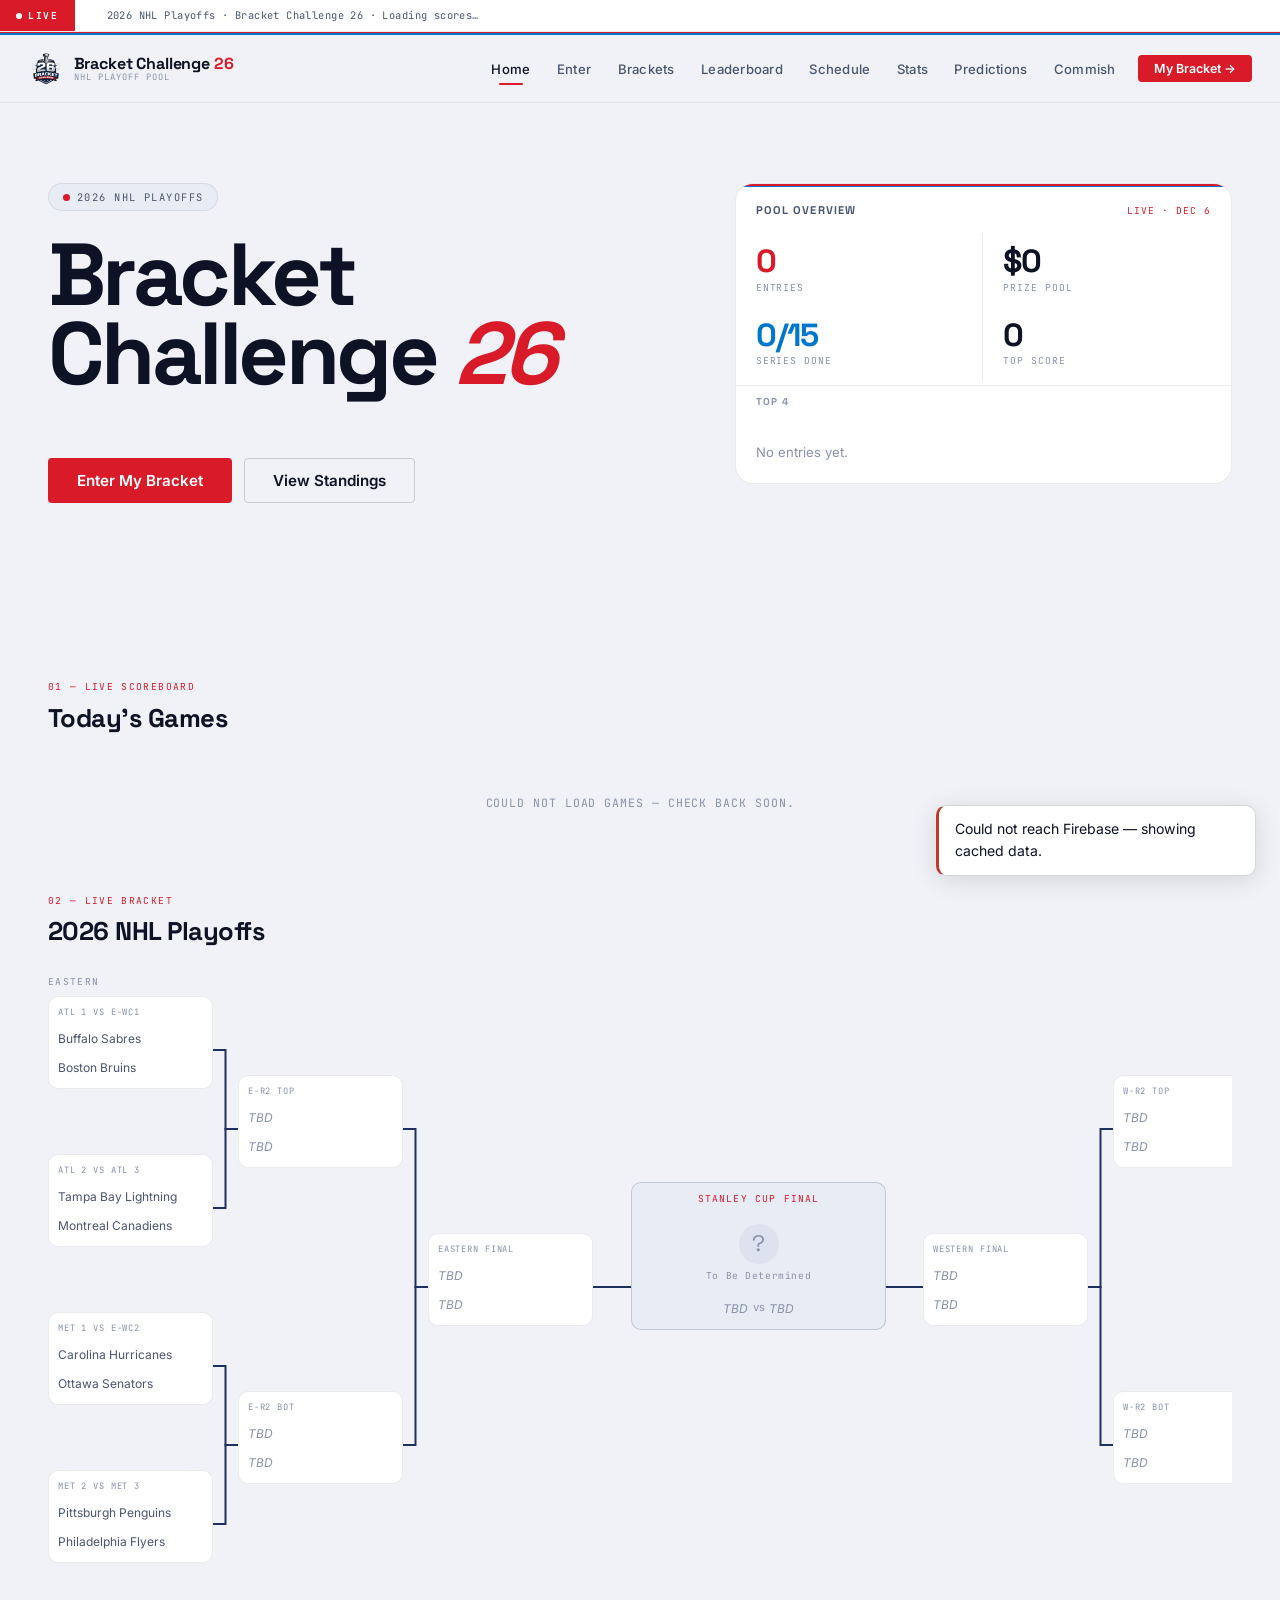
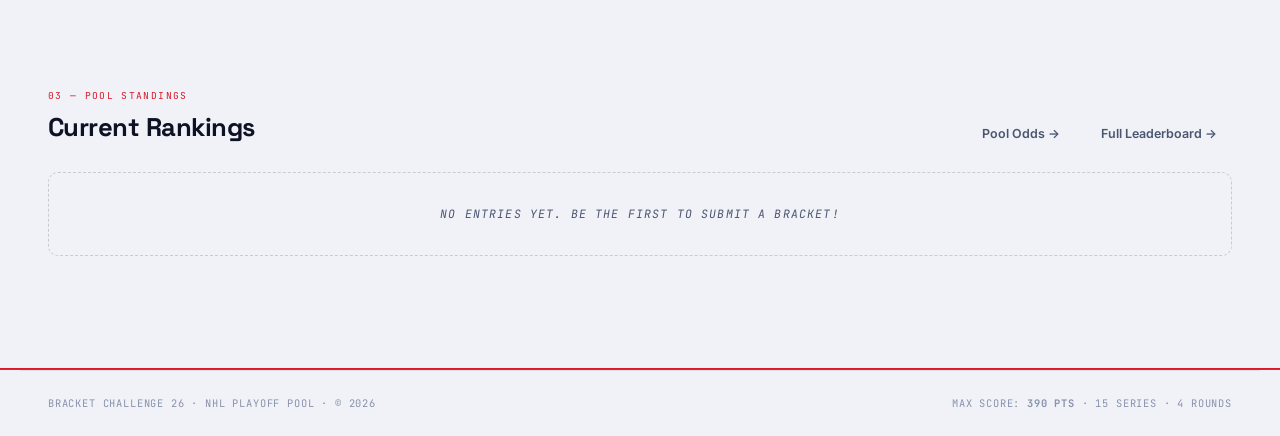
==== index.html @ 6bd3af73 "Show bracket picks for TBD series on home-page bracket click Clicking a series with TBD teams opens " ====
<!DOCTYPE html>
<html lang="en">
<head>
  <meta charset="UTF-8">
  <meta name="viewport" content="width=device-width, initial-scale=1.0">
  <title>Bracket Challenge 26 — NHL Playoff Pool</title>
  <link rel="preconnect" href="https://fonts.googleapis.com">
  <link href="https://fonts.googleapis.com/css2?family=Space+Grotesk:wght@400;500;600;700&family=Inter:wght@400;500;600&family=JetBrains+Mono:wght@400;500;700&display=swap" rel="stylesheet">
  <link rel="stylesheet" href="style.css?v=49">
  <link rel="stylesheet" href="predictions/style.css?v=12">
  <style>
    /* Critical: loading overlay — inlined to avoid cache issues */
    #loadingOverlay { position:fixed; inset:0; background:#060914; display:flex; align-items:center; justify-content:center; z-index:9000; }
    #loadingOverlay.hidden { display:none; }
  </style>
</head>
<body>

<!-- Live Ticker -->
<div class="ticker" id="liveTicker">
  <div class="ticker-label"><div class="ticker-dot"></div>Live</div>
  <div class="ticker-scroll" id="tickerScroll">
    <span id="tickerContent">2026 NHL Playoffs · Bracket Challenge 26 · Loading scores…</span>
  </div>
</div>
<div class="rink-line"></div>

<nav class="navbar">
  <div class="nav-brand" data-view="home" style="cursor:pointer">
    <img src="logo.png" class="nav-logo" alt="Bracket Challenge 26">
    <div>
      <div class="nav-title">Bracket Challenge<span class="nav-accent"> 26</span></div>
      <div class="nav-sub">NHL Playoff Pool</div>
    </div>
  </div>
  <div class="nav-links" id="navLinks">
    <button class="nav-btn" data-view="home">Home</button>
    <button class="nav-btn" data-view="entry">Enter</button>
    <button class="nav-btn" data-view="viewer">Brackets</button>
    <button class="nav-btn" data-view="leaderboard">Leaderboard</button>
    <button class="nav-btn" data-view="schedule">Schedule</button>
    <button class="nav-btn" data-view="stats">Stats</button>
    <button class="nav-btn" data-view="predictions">Predictions</button>
    <button class="nav-btn" data-view="commissioner">Commish</button>
    <button class="nav-cta" data-view="entry">My Bracket →</button>
  </div>
  <button class="nav-hamburger" id="navHamburger" aria-label="Menu">
    <span></span><span></span><span></span>
  </button>
</nav>

<div class="mobile-menu" id="mobileMenu">
  <button class="nav-btn" data-view="home">Home</button>
  <button class="nav-btn" data-view="entry">Enter Bracket</button>
  <button class="nav-btn" data-view="viewer">View Brackets</button>
  <button class="nav-btn" data-view="leaderboard">Leaderboard</button>
  <button class="nav-btn" data-view="schedule">Schedule</button>
  <button class="nav-btn" data-view="stats">Stats</button>
  <button class="nav-btn" data-view="predictions">Predictions</button>
  <button class="nav-btn" data-view="commissioner">Commissioner</button>
</div>

<main id="appMain">

  <!-- ═══════════════════════════════ HOME ═══════════════════════════════ -->
  <section class="view" id="view-home">

    <div class="hero">
      <div class="hero-left">
        <div class="hero-badge"><div class="hero-badge-dot"></div><span id="heroBadgeText">2026 NHL Playoffs</span></div>
        <h1 class="hero-title">Bracket<br>Challenge <em>26</em></h1>
        <div id="homeCountdown" class="countdown-wrap"></div>
        <div class="hero-ctas">
          <button class="btn btn-primary btn-lg" data-view="entry">Enter My Bracket</button>
          <button class="btn btn-outline btn-lg" data-view="leaderboard">View Standings</button>
        </div>
      </div>
      <div class="hero-right" id="heroPoolCard">
        <!-- Populated by renderHeroCard() -->
      </div>
    </div>

    <div class="sec home-scores">
      <div class="sec-hdr">
        <div>
          <div class="sec-num">01 — Live Scoreboard</div>
          <div class="sec-title">Today's Games</div>
        </div>
        <div class="sec-right">
          <span id="scoresRefreshBadge" class="scores-refresh-badge"></span>
        </div>
      </div>
      <div id="todayGames"><div class="scores-loading">Loading games…</div></div>
    </div>

    <div class="sec home-bracket">
      <div class="sec-hdr">
        <div>
          <div class="sec-num">02 — Live Bracket</div>
          <div class="sec-title">2026 NHL Playoffs</div>
        </div>
      </div>
      <div id="actualBracket"></div>
    </div>

    <div class="sec home-standings">
      <div class="sec-hdr">
        <div>
          <div class="sec-num">03 — Pool Standings</div>
          <div class="sec-title">Current Rankings</div>
        </div>
        <div class="sec-right">
          <button class="btn btn-sm btn-ghost" data-view="predictions">Pool Odds →</button>
          <button class="btn btn-sm btn-ghost" data-view="leaderboard">Full Leaderboard →</button>
        </div>
      </div>
      <div id="homeLeaderboard"></div>
    </div>

  </section>

  <!-- ═══════════════════════════════ ENTRY ══════════════════════════════ -->
  <section class="view" id="view-entry">
    <div class="view-hdr">
      <div class="view-hdr-left">
        <div class="view-kicker">New Entry · 15 Series</div>
        <h2 class="view-title">Enter Your Bracket</h2>
      </div>
    </div>
    <p class="view-sub" style="margin-bottom:1.5rem;color:var(--text-2)">Pick the winner and series length for all 15 series.</p>
    <div id="entryLockedMsg" class="alert alert-warning" style="display:none">
      <strong>🔒 Bracket entry is locked.</strong> The deadline has passed — no new entries accepted.
    </div>
    <div id="entryFormWrap">
      <div class="name-section">
        <div>
          <label class="form-label" for="entryPlayerName">Your Name</label>
          <input type="text" id="entryPlayerName" class="form-input" placeholder="e.g. Jackson" maxlength="40" autocomplete="off">
        </div>
        <div>
          <label class="form-label" for="entryBracketName">Bracket Name</label>
          <input type="text" id="entryBracketName" class="form-input" placeholder="e.g. Bold Picks, Safe Route…" maxlength="40" autocomplete="off">
          <p class="field-note">Unique name — multiple brackets allowed.</p>
        </div>
      </div>
      <div id="entryRounds"></div>
      <div class="entry-footer">
        <button class="btn btn-primary btn-lg" id="submitBracketBtn">Submit Bracket</button>
        <p class="entry-warning">⚠ Once submitted, your bracket cannot be edited.</p>
      </div>
    </div>
    <div id="entrySuccessMsg" class="success-card" style="display:none">
      <div class="success-icon">🏆</div>
      <h3>Bracket Submitted!</h3>
      <p>Good luck — may your picks be mighty.</p>
      <div class="success-btns">
        <button class="btn btn-primary" id="viewMyBracketBtn">View My Bracket</button>
        <button class="btn btn-outline" data-view="leaderboard">See Standings</button>
      </div>
    </div>
  </section>

  <!-- ══════════════════════════════ VIEWER ══════════════════════════════ -->
  <section class="view" id="view-viewer">
    <div class="view-hdr">
      <div class="view-hdr-left">
        <div class="view-kicker">Bracket Inspector</div>
        <h2 class="view-title">View Brackets</h2>
      </div>
    </div>
    <div class="viewer-controls">
      <select id="viewerSelect" class="form-select">
        <option value="">— Select a participant —</option>
      </select>
    </div>
    <div id="viewerContent">
      <div class="empty-state">Select a participant above to view their bracket.</div>
    </div>
  </section>

  <!-- ════════════════════════════ LEADERBOARD ════════════════════════════ -->
  <section class="view" id="view-leaderboard">
    <div class="view-hdr">
      <div class="view-hdr-left">
        <div class="view-kicker">Pool Standings · Live</div>
        <h2 class="view-title">Leaderboard</h2>
      </div>
      <div class="sec-right">
        <button class="btn btn-sm btn-ghost" data-view="predictions">Pool Odds →</button>
        <button class="btn btn-sm btn-ghost" id="exportCsvBtn">↓ Export CSV</button>
      </div>
    </div>
    <div id="leaderboardContent"></div>
  </section>

  <!-- ════════════════════════════ SCHEDULE ══════════════════════════════ -->
  <section class="view" id="view-schedule">
    <div class="view-hdr">
      <div class="view-hdr-left">
        <div class="view-kicker">Playoff Schedule · Apr 14 — May 30</div>
        <h2 class="view-title">Schedule</h2>
      </div>
      <span id="scheduleRefreshBadge" class="scores-refresh-badge"></span>
    </div>
    <div class="schedule-date-wrap">
      <div class="schedule-date-strip" id="scheduleDateStrip"></div>
    </div>
    <div id="scheduleGames"><div class="scores-loading">Loading games…</div></div>
  </section>

  <!-- ══════════════════════════ COMMISSIONER ══════════════════════════════ -->
  <section class="view" id="view-commissioner">

    <div id="commLogin">
      <div class="auth-card">
        <div class="auth-kicker">Admin Access</div>
        <h2 class="auth-title">Commissioner Panel</h2>
        <p class="auth-sub">Enter the password to manage the pool.</p>
        <input type="password" id="commPasswordInput" class="form-input" placeholder="Password" style="margin-bottom:0.85rem">
        <button class="btn btn-primary btn-block" id="commLoginBtn">Unlock</button>
        <div id="commLoginError" class="alert alert-error" style="display:none;margin-top:1rem">Incorrect password.</div>
      </div>
    </div>

    <div id="commPanel" style="display:none">
      <div class="view-hdr">
        <div class="view-hdr-left">
          <div class="view-kicker">Admin</div>
          <h2 class="view-title">Commissioner Panel</h2>
        </div>
        <button class="btn btn-sm btn-ghost" id="commLogoutBtn">Log out</button>
      </div>
      <div class="comm-tabs" id="commTabs">
        <button class="comm-tab active" data-tab="teams">Teams</button>
        <button class="comm-tab" data-tab="results">Results</button>
        <button class="comm-tab" data-tab="settings">Settings</button>
        <button class="comm-tab" data-tab="manage">Manage</button>
        <button class="comm-tab" data-tab="model">Model</button>
      </div>

      <!-- Teams -->
      <div class="comm-pane active" id="commPane-teams">
        <h3 class="pane-title">Edit Playoff Teams</h3>
        <p class="pane-desc">Enter the actual team names for each seed before the bracket opens.</p>
        <div id="teamsGrid" class="teams-grid"></div>
        <div class="pane-actions">
          <button class="btn btn-primary" id="saveTeamsBtn">Save Teams</button>
          <span id="teamsSavedMsg" class="save-msg" style="display:none">✓ Saved</span>
        </div>
      </div>

      <!-- Results -->
      <div class="comm-pane" id="commPane-results">
        <h3 class="pane-title">Enter Series Results</h3>
        <p class="pane-desc">Update completed series — all brackets will be rescored automatically.</p>
        <div id="resultsGrid"></div>
        <div class="pane-actions">
          <button class="btn btn-primary" id="saveResultsBtn">Save Results</button>
          <span id="resultsSavedMsg" class="save-msg" style="display:none">✓ Saved</span>
        </div>
      </div>

      <!-- Settings -->
      <div class="comm-pane" id="commPane-settings">
        <h3 class="pane-title">Pool Settings</h3>
        <div class="settings-form">
          <div class="form-group">
            <label class="form-label">Bracket Lock Date &amp; Time</label>
            <input type="datetime-local" id="lockDateInput" class="form-input" style="max-width:320px">
            <p class="field-note">After this time, no new entries will be accepted.</p>
          </div>
          <div class="form-group" style="margin-top:1.25rem">
            <label class="form-label">Entry Tab Visibility</label>
            <label class="toggle-row">
              <input type="checkbox" id="hideEntryTabToggle" class="toggle-checkbox">
              <span class="toggle-track"><span class="toggle-thumb"></span></span>
              <span class="toggle-desc">Hide "Enter Bracket" from navbar and home page</span>
            </label>
            <p class="field-note">Also hides the "Bracket Entry Locked" banner on the entry page.</p>
          </div>
          <div class="pane-actions">
            <button class="btn btn-primary" id="saveSettingsBtn">Save Settings</button>
            <span id="settingsSavedMsg" class="save-msg" style="display:none">✓ Saved</span>
          </div>
          <div class="comm-sync-row">
            <span class="form-label" style="margin:0">Sync Status</span>
            <span id="syncStatus" class="sync-badge sync-local">Local only</span>
          </div>
          <div id="ghSyncInfo"></div>
        </div>
      </div>

      <!-- Manage -->
      <div class="comm-pane" id="commPane-manage">
        <h3 class="pane-title">Manage Entries</h3>
        <p class="pane-desc">Review or delete submitted brackets.</p>
        <div id="manageEntriesGrid"></div>
      </div>

      <!-- Model -->
      <div class="comm-pane" id="commPane-model">
        <h3 class="pane-title">Model Calibration</h3>
        <p class="pane-desc">Walk-forward OOS performance of the game-level LightGBM vs baselines.</p>
        <div id="modelCalibration"><div class="scores-loading">Loading calibration…</div></div>
      </div>
    </div>

  </section>


  <!-- ════════════════════════════ PREDICTIONS ═══════════════════════ -->
  <section class="view" id="view-predictions">
    <div class="view-hdr">
      <div class="view-hdr-left">
        <div class="view-kicker">Model · Monte Carlo · 50,000 sims</div>
        <h2 class="view-title">Predictions</h2>
      </div>
      <div class="sec-right">
        <span id="predLastUpdated" class="scores-refresh-badge">Loading…</span>
      </div>
    </div>

    <nav class="pred-pills" id="predPills" role="tablist">
      <button class="pred-pill active" data-pane="cup" role="tab">Cup Odds</button>
      <button class="pred-pill" data-pane="series" role="tab">Active Series</button>
      <button class="pred-pill" data-pane="games" role="tab">Upcoming Games</button>
      <button class="pred-pill" data-pane="pool" role="tab">Pool Odds</button>
    </nav>

    <div class="sec" data-pane="cup">
      <div class="sec-hdr">
        <div>
          <div class="sec-num">01 — Stanley Cup Odds</div>
          <div class="sec-title">Who wins it all?</div>
        </div>
      </div>
      <div id="cupOdds"><div class="scores-loading">Loading odds…</div></div>
    </div>

    <div class="sec" data-pane="series" hidden>
      <div class="sec-hdr">
        <div>
          <div class="sec-num">02 — Active Series</div>
          <div class="sec-title">Live series forecasts</div>
        </div>
      </div>
      <div id="activeSeries"><div class="scores-loading">Loading series…</div></div>
    </div>

    <div class="sec" data-pane="games" hidden>
      <div class="sec-hdr">
        <div>
          <div class="sec-num">03 — Upcoming Games</div>
          <div class="sec-title">Next 48 hours</div>
        </div>
      </div>
      <div id="upcomingGames"><div class="scores-loading">Loading games…</div></div>
    </div>

    <div class="sec" data-pane="pool" hidden>
      <div class="sec-hdr">
        <div>
          <div class="sec-num">04 — Pool Odds</div>
          <div class="sec-title">Who's most likely to win the pool?</div>
        </div>
      </div>
      <div id="poolOdds"><div class="scores-loading">Loading pool odds…</div></div>
    </div>
  </section>

  <!-- ════════════════════════════ STATS ═════════════════════════════ -->
  <section class="view" id="view-stats">
    <div class="view-hdr">
      <div class="view-hdr-left">
        <div class="view-kicker">Pool &amp; Playoff Analytics</div>
        <h2 class="view-title">Stats</h2>
      </div>
    </div>
    <div id="statsContent"><div class="scores-loading">Loading stats…</div></div>
  </section>

</main>

<div class="rink-line thin"></div>
<footer class="app-footer">
  <span>Bracket Challenge 26 · NHL Playoff Pool · © 2026</span>
  <span>Max Score: <strong>390 pts</strong> · 15 Series · 4 Rounds</span>
</footer>

<div id="toastContainer" class="toast-container"></div>

<!-- Series detail modal -->
<div id="seriesModal" class="series-modal-overlay">
  <div class="series-modal">
    <button class="series-modal-close" id="seriesModalClose" aria-label="Close">✕</button>
    <div id="seriesModalContent"></div>
  </div>
</div>

<!-- Loading overlay (shown while fetching data from GitHub) -->
<div id="loadingOverlay" class="loading-overlay hidden">
  <div class="loading-inner">
    <div class="loading-spinner"></div>
    <p class="loading-text">Loading pool data…</p>
  </div>
</div>

<script src="config.js"></script>
<script src="app.js?v=66"></script>
</body>
</html>
---- style.css ----
/* ============================================================
   ChelBracket26 — style.css  v34  (Broadcast Design)
   Space Grotesk · JetBrains Mono · Navy + Red + Ice
   ============================================================ */

/* ── Reset & Root ─────────────────────────────────────────── */
*, *::before, *::after { box-sizing: border-box; margin: 0; padding: 0; }

:root {
  /* ─ New v2 palette ─ */
  --bg:    #060914;
  --bg-1:  #0b0f1f;
  --bg-2:  #131830;
  --bg-3:  #1c2240;
  --border:   rgba(255,255,255,0.06);
  --border-2: rgba(255,255,255,0.12);
  --red:     #ff2d3e;
  --red-dim: rgba(255,45,62,0.12);
  --ice:     #4db8ff;
  --ice-dim: rgba(77,184,255,0.12);
  --gold:    #ffc851;
  --silver:  #94a3b8;
  --green:   #40e088;
  --green-dim: rgba(64,224,136,0.12);
  --text:   #ebf0ff;
  --text-2: #7b88a3;
  --text-3: #3d4968;
  --error:  #f87171;
  --warning: #fbbf24;
  --r:    4px;
  --r-lg: 10px;
  --r-xl: 18px;
  --shadow: 0 4px 24px rgba(0,0,0,0.6);
  --font-h: 'Space Grotesk', sans-serif;
  --font-b: 'Inter', sans-serif;
  --font-m: 'JetBrains Mono', monospace;
  --nav-h: 68px;
  --ticker-h: 32px;
  /* ─ Legacy compat aliases (used by app.js inline) ─ */
  --accent:      var(--red);
  --accent-glow: var(--red-dim);
  --text-dim:    var(--text-2);
  --text-muted:  var(--text-3);
  --bg-card:     var(--bg-1);
  --bg-card2:    var(--bg-2);
  --bg-input:    var(--bg-2);
  --bg-hover:    var(--red-dim);
  --bg-mid:      var(--bg-1);
  --radius:      var(--r-lg);
  --radius-lg:   var(--r-xl);
  --success:     var(--green);
}

/* ── Light mode (system preference) ──────────────────────── */
@media (prefers-color-scheme: light) {
  :root {
    --bg:    #f0f2f8;
    --bg-1:  #ffffff;
    --bg-2:  #e8ecf5;
    --bg-3:  #dde2ef;
    --border:   rgba(0,0,0,0.08);
    --border-2: rgba(0,0,0,0.16);
    --red:     #d91a29;
    --red-dim: rgba(217,26,41,0.1);
    --ice:     #0077cc;
    --ice-dim: rgba(0,119,204,0.1);
    --gold:    #c47f00;
    --silver:  #5a6a85;
    --green:   #1a9e55;
    --green-dim: rgba(26,158,85,0.1);
    --text:   #0d1224;
    --text-2: #4a5570;
    --text-3: #8892aa;
    --error:  #c0392b;
    --warning: #b45309;
    --shadow: 0 4px 24px rgba(0,0,0,0.12);
  }
}

/* ── Base ─────────────────────────────────────────────────── */
html { scroll-behavior: smooth; }

body {
  background: var(--bg);
  color: var(--text);
  font-family: var(--font-b);
  font-size: 15px;
  line-height: 1.6;
  min-height: 100vh;
  display: flex;
  flex-direction: column;
}

/* ── Ticker ───────────────────────────────────────────────── */
.ticker {
  height: var(--ticker-h);
  background: var(--bg-1);
  border-bottom: 1px solid var(--border);
  display: flex;
  align-items: center;
  overflow: hidden;
  flex-shrink: 0;
}
.ticker-label {
  display: flex;
  align-items: center;
  gap: 0.4rem;
  padding: 0 1rem;
  font-family: var(--font-m);
  font-size: 0.6rem;
  font-weight: 700;
  letter-spacing: 0.16em;
  text-transform: uppercase;
  color: #fff;
  background: var(--red);
  height: 100%;
  flex-shrink: 0;
  white-space: nowrap;
}
.ticker-dot {
  width: 6px; height: 6px;
  border-radius: 50%;
  background: #fff;
  animation: blink 1.2s ease-in-out infinite;
}
@keyframes blink { 0%,100%{opacity:1} 50%{opacity:0.2} }

.ticker-scroll {
  display: flex;
  gap: 3rem;
  align-items: center;
  padding: 0 2rem;
  white-space: nowrap;
  animation: tickerScroll 40s linear infinite;
  font-family: var(--font-m);
  font-size: 0.65rem;
  color: var(--text-2);
  letter-spacing: 0.04em;
}
.ticker-scroll b { color: var(--text); }
.ticker-scroll em { color: var(--red); font-style: normal; }
@keyframes tickerScroll {
  from { transform: translateX(0); }
  to   { transform: translateX(-50%); }
}

/* ── Rink Line ────────────────────────────────────────────── */
.rink-line {
  height: 3px;
  background: linear-gradient(180deg, var(--red) 50%, var(--ice) 50%);
  flex-shrink: 0;
}
.rink-line.thin { height: 2px; }

/* ── Navigation ───────────────────────────────────────────── */
.navbar {
  position: sticky;
  top: 0;
  z-index: 200;
  height: var(--nav-h);
  background: rgba(6,9,20,0.92);
  backdrop-filter: blur(20px);
  -webkit-backdrop-filter: blur(20px);
  border-bottom: 1px solid var(--border);
  display: flex;
  align-items: center;
  padding: 0 1.75rem;
  gap: 1rem;
}
@media (prefers-color-scheme: light) {
  .navbar { background: rgba(240,242,248,0.92); }
}
.nav-brand {
  display: flex;
  align-items: center;
  gap: 0.6rem;
  cursor: pointer;
  text-decoration: none;
  margin-right: auto;
}
.nav-logo { height: 36px; width: auto; }
.nav-title {
  font-family: var(--font-h);
  font-size: 1rem;
  font-weight: 700;
  letter-spacing: -0.01em;
  color: var(--text);
  line-height: 1.15;
}
.nav-sub {
  font-family: var(--font-m);
  font-size: 0.55rem;
  letter-spacing: 0.12em;
  text-transform: uppercase;
  color: var(--text-3);
  line-height: 1;
}
.nav-accent { color: var(--red); }
.nav-links {
  display: flex;
  align-items: center;
  gap: 0.15rem;
}
.nav-btn {
  position: relative;
  background: none;
  border: none;
  color: var(--text-2);
  font-family: var(--font-b);
  font-size: 0.82rem;
  font-weight: 500;
  letter-spacing: 0.02em;
  padding: 0.45rem 0.75rem;
  cursor: pointer;
  border-radius: var(--r);
  transition: color 0.15s;
}
.nav-btn:hover { color: var(--text); }
.nav-btn.active { color: var(--text); }
.nav-btn.active::after {
  content: '';
  position: absolute;
  bottom: -1px; left: 50%;
  transform: translateX(-50%);
  width: 24px; height: 2px;
  background: var(--red);
  border-radius: 2px;
}
.nav-cta {
  background: var(--red);
  color: #fff;
  border: none;
  font-family: var(--font-b);
  font-size: 0.78rem;
  font-weight: 600;
  padding: 0.4rem 1rem;
  border-radius: var(--r);
  cursor: pointer;
  margin-left: 0.5rem;
  transition: opacity 0.15s;
}
.nav-cta:hover { opacity: 0.85; }
.nav-hamburger {
  display: none;
  flex-direction: column;
  gap: 5px;
  background: none;
  border: none;
  cursor: pointer;
  padding: 6px;
  margin-left: auto;
}
.nav-hamburger span {
  display: block;
  width: 22px; height: 2px;
  background: var(--text);
  border-radius: 2px;
}

/* ── Mobile Menu ──────────────────────────────────────────── */
.mobile-menu {
  display: none;
  flex-direction: column;
  background: var(--bg-1);
  border-bottom: 1px solid var(--border);
  padding: 0.5rem;
}
.mobile-menu.open { display: flex; }
.mobile-menu .nav-btn { text-align: left; padding: 0.6rem 1rem; }

/* ── Views ────────────────────────────────────────────────── */
.view { display: none; padding: 2.5rem 1.75rem 4rem; max-width: 1240px; margin: 0 auto; width: 100%; }
.view.active { display: block; }

/* ── View Header ──────────────────────────────────────────── */
.view-hdr, .view-header {
  display: flex;
  justify-content: space-between;
  align-items: flex-end;
  margin-bottom: 2.5rem;
  flex-wrap: wrap;
  gap: 1rem;
  padding-bottom: 1.25rem;
  border-bottom: 1px solid var(--border);
  position: relative;
}
.view-hdr::after, .view-header::after {
  content: '';
  position: absolute;
  bottom: -1px; left: 0;
  width: 60px; height: 2px;
  background: linear-gradient(90deg, var(--red) 50%, var(--ice) 50%);
}
.view-hdr-left { display: flex; flex-direction: column; gap: 0.35rem; }
.view-kicker {
  font-family: var(--font-m);
  font-size: 0.65rem;
  color: var(--red);
  letter-spacing: 0.14em;
  text-transform: uppercase;
}
.view-title {
  font-family: var(--font-h);
  font-size: clamp(1.8rem, 4vw, 2.8rem);
  font-weight: 700;
  letter-spacing: -0.03em;
  line-height: 1;
  color: var(--text);
}
.view-sub {
  font-size: 0.9rem;
  color: var(--text-2);
  margin-top: 0.25rem;
}

/* ── Buttons ──────────────────────────────────────────────── */
.btn {
  display: inline-flex;
  align-items: center;
  justify-content: center;
  gap: 0.4rem;
  font-family: var(--font-b);
  font-size: 0.85rem;
  font-weight: 600;
  padding: 0.55rem 1.25rem;
  border-radius: var(--r);
  border: 1px solid transparent;
  cursor: pointer;
  transition: opacity 0.15s, background 0.15s, border-color 0.15s;
  white-space: nowrap;
}
.btn:disabled { opacity: 0.45; cursor: not-allowed; }
.btn-primary { background: var(--red); color: #fff; }
.btn-primary:hover:not(:disabled) { opacity: 0.85; }
.btn-outline { background: transparent; color: var(--text); border-color: var(--border-2); }
.btn-outline:hover:not(:disabled) { background: var(--bg-2); border-color: var(--text-3); }
.btn-ghost, .btn-sm.btn-ghost { background: transparent; color: var(--text-2); border-color: transparent; }
.btn-ghost:hover { color: var(--text); background: var(--bg-2); }
.btn-lg { padding: 0.75rem 1.75rem; font-size: 0.95rem; }
.btn-sm { padding: 0.35rem 0.85rem; font-size: 0.78rem; }
.btn-block { width: 100%; }

/* ── Forms ────────────────────────────────────────────────── */
.form-label {
  display: block;
  font-family: var(--font-m);
  font-size: 0.65rem;
  letter-spacing: 0.12em;
  text-transform: uppercase;
  color: var(--text-3);
  margin-bottom: 0.4rem;
}
.form-input {
  width: 100%;
  background: var(--bg-2);
  border: 1px solid var(--border-2);
  border-radius: var(--r);
  color: var(--text);
  font-family: var(--font-b);
  font-size: 0.9rem;
  padding: 0.65rem 0.85rem;
  outline: none;
  transition: border-color 0.15s;
}
.form-input:focus { border-color: var(--red); }
.form-input::placeholder { color: var(--text-3); }
.form-select {
  width: 100%;
  background: var(--bg-2);
  border: 1px solid var(--border-2);
  border-radius: var(--r);
  color: var(--text);
  font-family: var(--font-b);
  font-size: 0.9rem;
  padding: 0.65rem 0.85rem;
  outline: none;
  cursor: pointer;
}
.form-group { margin-bottom: 1.25rem; }
.field-note {
  font-family: var(--font-m);
  font-size: 0.65rem;
  letter-spacing: 0.06em;
  color: var(--text-3);
  margin-top: 0.35rem;
}

/* ── Alerts ───────────────────────────────────────────────── */
.alert {
  padding: 0.9rem 1.1rem;
  border-radius: var(--r-lg);
  margin-bottom: 1.25rem;
  font-size: 0.88rem;
  border: 1px solid transparent;
}
.alert-warning { background: rgba(251,191,36,0.1); border-color: rgba(251,191,36,0.25); color: var(--warning); }
.alert-error   { background: rgba(248,113,113,0.1); border-color: rgba(248,113,113,0.25); color: var(--error); }

/* ── Hero ─────────────────────────────────────────────────── */
.hero {
  display: grid;
  grid-template-columns: 1.3fr 1fr;
  gap: 2.5rem;
  align-items: start;
  margin-bottom: 3.5rem;
  padding: 2.5rem 0 1rem;
  min-height: 480px;
}
.hero-left {
  display: flex;
  flex-direction: column;
  gap: 1.5rem;
  justify-content: center;
}
.hero-badge {
  display: inline-flex;
  align-items: center;
  gap: 0.45rem;
  font-family: var(--font-m);
  font-size: 0.65rem;
  letter-spacing: 0.14em;
  text-transform: uppercase;
  color: var(--text-2);
  background: var(--bg-2);
  border: 1px solid var(--border);
  border-radius: 100px;
  padding: 0.3rem 0.85rem;
  width: fit-content;
}
.hero-badge-dot {
  width: 7px; height: 7px;
  border-radius: 50%;
  background: var(--red);
  animation: blink 1.5s ease-in-out infinite;
}
.hero-title {
  font-family: var(--font-h);
  font-size: clamp(3.2rem, 7vw, 5.5rem);
  font-weight: 700;
  letter-spacing: -0.04em;
  line-height: 0.9;
  color: var(--text);
}
.hero-title em {
  font-style: italic;
  color: var(--red);
}
.hero-title .accent { color: var(--red); }
/* Legacy hero logo/sub — hidden in new layout */
.hero-logo { display: none; }
.hero-sub  { display: none !important; }
.hero-desc {
  font-size: 1rem;
  color: var(--text-2);
  max-width: 440px;
  line-height: 1.65;
}
.hero-ctas, .hero-btns {
  display: flex;
  gap: 0.75rem;
  flex-wrap: wrap;
}
/* Hero Right — pool overview card */
.hero-right {
  background: var(--bg-1);
  border: 1px solid var(--border);
  border-radius: var(--r-xl);
  overflow: hidden;
  position: relative;
}
.hero-right::before {
  content: '';
  position: absolute;
  top: 0; left: 0; right: 0;
  height: 3px;
  background: linear-gradient(180deg, var(--red) 50%, var(--ice) 50%);
}
.hero-card-hdr {
  display: flex;
  justify-content: space-between;
  align-items: center;
  padding: 1.1rem 1.25rem 0.6rem;
}
.hero-card-title {
  font-family: var(--font-h);
  font-size: 0.7rem;
  font-weight: 700;
  letter-spacing: 0.1em;
  text-transform: uppercase;
  color: var(--text-2);
}
.hero-card-meta {
  font-family: var(--font-m);
  font-size: 0.6rem;
  letter-spacing: 0.1em;
  color: var(--red);
  text-transform: uppercase;
}
.hero-stats {
  display: grid;
  grid-template-columns: 1fr 1fr;
  gap: 0;
  padding: 0.25rem 0;
  border-bottom: 1px solid var(--border);
}
.hero-stats > div {
  padding: 0.75rem 1.25rem;
  border-right: 1px solid var(--border);
}
.hero-stats > div:nth-child(2n) { border-right: none; }
.hero-stat-val {
  font-family: var(--font-h);
  font-size: 2rem;
  font-weight: 700;
  letter-spacing: -0.03em;
  line-height: 1;
  color: var(--text);
}
.hero-stat-val.red { color: var(--red); }
.hero-stat-val.ice { color: var(--ice); }
.hero-stat-lbl {
  font-family: var(--font-m);
  font-size: 0.6rem;
  letter-spacing: 0.1em;
  text-transform: uppercase;
  color: var(--text-3);
  margin-top: 0.15rem;
}
.hero-leader { padding: 0.25rem 0; }
.hero-leader-row {
  display: flex;
  align-items: center;
  gap: 0.6rem;
  padding: 0.5rem 1.25rem;
  border-bottom: 1px solid var(--border);
}
.hero-leader-row:last-child { border-bottom: none; }
.hero-leader-rank {
  font-family: var(--font-m);
  font-size: 0.7rem;
  letter-spacing: 0.06em;
  color: var(--text-3);
  width: 22px;
  flex-shrink: 0;
}
.hero-leader-name {
  font-size: 0.82rem;
  font-weight: 500;
  color: var(--text);
  flex: 1;
  min-width: 0;
  white-space: nowrap;
  overflow: hidden;
  text-overflow: ellipsis;
}
.hero-leader-name small { color: var(--text-2); font-weight: 400; }
.hero-leader-pts {
  font-family: var(--font-m);
  font-size: 0.75rem;
  color: var(--red);
  font-weight: 700;
}

/* ── Section Headers ──────────────────────────────────────── */
.sec { margin-bottom: 3rem; }
.sec-hdr, .section-header {
  display: flex;
  justify-content: space-between;
  align-items: flex-end;
  margin-bottom: 1.5rem;
  gap: 1rem;
  flex-wrap: wrap;
}
.sec-num {
  font-family: var(--font-m);
  font-size: 0.6rem;
  letter-spacing: 0.14em;
  text-transform: uppercase;
  color: var(--red);
  margin-bottom: 0.2rem;
}
.sec-title, .section-title {
  font-family: var(--font-h);
  font-size: 1.6rem;
  font-weight: 700;
  letter-spacing: -0.02em;
  color: var(--text);
}
.sec-right { display: flex; align-items: center; gap: 0.75rem; }
.sec-link {
  font-family: var(--font-b);
  font-size: 0.82rem;
  color: var(--text-2);
  background: none;
  border: none;
  cursor: pointer;
  padding: 0;
  text-decoration: underline;
  text-underline-offset: 3px;
}
.sec-link:hover { color: var(--text); }
.scores-refresh-badge {
  font-family: var(--font-m);
  font-size: 0.62rem;
  letter-spacing: 0.06em;
  color: var(--text-3);
  text-transform: uppercase;
}
.scores-empty, .scores-loading {
  text-align: center;
  padding: 2rem;
  color: var(--text-3);
  font-family: var(--font-m);
  font-size: 0.72rem;
  letter-spacing: 0.08em;
  text-transform: uppercase;
}

/* ── Matchup Cards (Game Scores / Schedule) ───────────────── */
.matchup-grid, .tg-grid, .tg-grid-wide {
  display: grid;
  grid-template-columns: repeat(auto-fill, minmax(260px, 1fr));
  gap: 0.85rem;
}
.mc {
  background: var(--bg-1);
  border: 1px solid var(--border);
  border-radius: var(--r-xl);
  overflow: hidden;
  transition: border-color 0.15s;
}
.mc:hover { border-color: var(--border-2); }
.mc.mc-live-card { border-color: var(--red-dim); }

.mc-top {
  display: flex;
  justify-content: space-between;
  align-items: center;
  padding: 0.6rem 0.85rem;
  border-bottom: 1px solid var(--border);
  font-family: var(--font-m);
  font-size: 0.62rem;
  letter-spacing: 0.08em;
  text-transform: uppercase;
  color: var(--text-3);
}
.mc-status {
  font-family: var(--font-m);
  font-size: 0.62rem;
  letter-spacing: 0.06em;
  padding: 0.18rem 0.55rem;
  border-radius: 100px;
}
.mc-live  { background: var(--red-dim); color: var(--red); }
.mc-final { background: var(--bg-3); color: var(--text-2); }
.mc-future{ background: var(--ice-dim); color: var(--ice); }

.mc-body {
  display: grid;
  grid-template-columns: 1fr auto 1fr;
  align-items: center;
  padding: 1.25rem 1rem;
  gap: 0.5rem;
}
.mc-team-side {
  display: flex;
  flex-direction: column;
  gap: 0.2rem;
}
.mc-team-side.home {
  text-align: right;
  align-items: flex-end;
}
.mc-logo {
  height: 44px;
  width: 44px;
  object-fit: contain;
  flex-shrink: 0;
  margin-bottom: 0.2rem;
}
.mc-logo.dim { opacity: 0.25; }
.mc-abbr {
  font-family: var(--font-h);
  font-size: 2.2rem;
  font-weight: 700;
  letter-spacing: -0.03em;
  color: var(--text);
  line-height: 1;
}
.mc-abbr.dim { color: var(--text-3); }
.mc-city {
  font-family: var(--font-m);
  font-size: 0.6rem;
  letter-spacing: 0.08em;
  text-transform: uppercase;
  color: var(--text-3);
}
.mc-center {
  display: flex;
  flex-direction: column;
  align-items: center;
  gap: 0.15rem;
}
.mc-score {
  font-family: var(--font-h);
  font-size: 1.5rem;
  font-weight: 700;
  letter-spacing: -0.02em;
  display: flex;
  align-items: center;
  gap: 0.2rem;
}
.mc-score .dash { color: var(--text-3); font-size: 1.2rem; }
.mc-score .dim  { color: var(--text-3); }
.mc-time {
  font-family: var(--font-h);
  font-size: 1.1rem;
  font-weight: 700;
  letter-spacing: -0.01em;
  color: var(--text);
  text-align: center;
}
.mc-series {
  font-family: var(--font-m);
  font-size: 0.65rem;
  letter-spacing: 0.06em;
  color: var(--text-2);
  padding: 0.5rem 1rem;
  border-top: 1px solid var(--border);
  text-align: center;
}
.mc-series b { color: var(--text); }

/* ── Prize Strip ──────────────────────────────────────────── */
.prize-strip {
  display: grid;
  grid-template-columns: repeat(4, 1fr);
  background: var(--bg-1);
  border: 1px solid var(--border);
  border-radius: var(--r-xl);
  overflow: hidden;
  margin-bottom: 1.5rem;
  position: relative;
}
.prize-strip::before {
  content: '';
  position: absolute;
  top: 0; left: 0; right: 0; height: 3px;
  background: linear-gradient(90deg, var(--gold) 50%, var(--red) 50%);
}
.prize-item {
  padding: 1rem 1.25rem;
  border-right: 1px solid var(--border);
  display: flex;
  flex-direction: column;
  gap: 0.25rem;
}
.prize-item:last-child { border-right: none; }
.prize-lbl {
  font-family: var(--font-m);
  font-size: 0.6rem;
  letter-spacing: 0.12em;
  text-transform: uppercase;
  color: var(--text-3);
}
.prize-val {
  font-family: var(--font-h);
  font-size: 1.8rem;
  font-weight: 700;
  letter-spacing: -0.03em;
  color: var(--text);
  line-height: 1.1;
}
.prize-val.gold   { color: var(--gold); }
.prize-val.silver { color: var(--silver); }
.prize-val.red    { color: var(--red); }

/* ── Leaderboard ──────────────────────────────────────────── */
.lb-list { display: flex; flex-direction: column; gap: 0; }
.lb-row {
  display: grid;
  grid-template-columns: 72px 1fr 160px 120px 160px;
  align-items: center;
  padding: 0.85rem 1.25rem;
  background: var(--bg-1);
  border: 1px solid var(--border);
  border-top: none;
  cursor: pointer;
  transition: background 0.15s, transform 0.12s;
}
.lb-row:first-child { border-radius: var(--r-lg) var(--r-lg) 0 0; border-top: 1px solid var(--border); }
.lb-row:last-child  { border-radius: 0 0 var(--r-lg) var(--r-lg); }
.lb-row:hover { background: var(--bg-2); transform: translateX(2px); }
.lb-row.top-1 { border-left: 3px solid var(--gold); }
.lb-row.top-2 { border-left: 3px solid var(--silver); }
.lb-row.top-3 { border-left: 3px solid var(--red-dim); }
.lb-rank {
  font-family: var(--font-h);
  font-size: 2.8rem;
  font-weight: 700;
  letter-spacing: -0.04em;
  line-height: 1;
  color: transparent;
  -webkit-text-stroke: 1.5px var(--text-3);
  font-variant-numeric: tabular-nums;
}
.lb-row.top-1 .lb-rank {
  color: rgba(255,200,81,0.12);
  -webkit-text-stroke: 1.5px var(--gold);
}
.lb-row.top-2 .lb-rank {
  color: rgba(148,163,184,0.1);
  -webkit-text-stroke: 1.5px var(--silver);
}
.lb-name {
  display: flex;
  flex-direction: column;
  gap: 0.15rem;
  min-width: 0;
}
.lb-bracket, .lb-bracket-name {
  font-family: var(--font-h);
  font-size: 0.98rem;
  font-weight: 700;
  letter-spacing: -0.01em;
  color: var(--text);
  white-space: nowrap;
  overflow: hidden;
  text-overflow: ellipsis;
}
.lb-player, .lb-player-name {
  font-family: var(--font-m);
  font-size: 0.62rem;
  letter-spacing: 0.06em;
  text-transform: uppercase;
  color: var(--text-3);
}
.lb-points {
  display: flex;
  flex-direction: column;
  gap: 0.1rem;
}
.lb-pts-val, .lb-pts {
  font-family: var(--font-h);
  font-size: 2rem;
  font-weight: 700;
  letter-spacing: -0.03em;
  color: var(--red);
  line-height: 1;
}
.lb-pts-lbl, .lb-proj {
  font-family: var(--font-m);
  font-size: 0.6rem;
  letter-spacing: 0.06em;
  text-transform: uppercase;
  color: var(--text-3);
}
.lb-meta {
  font-family: var(--font-m);
  font-size: 0.75rem;
  color: var(--text-2);
}
.lb-meta b { color: var(--text); }
.lb-cup, .lb-col-cup {
  display: flex;
  align-items: center;
  gap: 0.4rem;
  min-width: 0;
}
.lb-cup-logo {
  height: 28px;
  width: 28px;
  object-fit: contain;
  flex-shrink: 0;
}
.lb-cup-pick, .lb-cup-abbr {
  display: inline-flex;
  align-items: center;
  justify-content: center;
  font-family: var(--font-h);
  font-size: 0.65rem;
  font-weight: 700;
  letter-spacing: 0.04em;
  background: var(--bg-3);
  color: var(--text);
  border-radius: var(--r);
  padding: 0.15rem 0.4rem;
  flex-shrink: 0;
}
.lb-cup-name {
  font-family: var(--font-h);
  font-size: 0.82rem;
  font-weight: 600;
  color: var(--text-2);
  white-space: nowrap;
  overflow: hidden;
  text-overflow: ellipsis;
  min-width: 0;
}
.bk-logo { height: 16px; margin-right: 2px; vertical-align: middle; }
.lb-col-correct {
  font-family: var(--font-m);
  font-size: 0.75rem;
  color: var(--text-2);
}
/* Legacy table compat */
.lb-table-wrap { overflow-x: auto; }
.lb-table { width: 100%; border-collapse: collapse; }
.lb-table th, .lb-table td { padding: 0.6rem 0.8rem; text-align: left; }
.lb-table thead tr { border-bottom: 1px solid var(--border); }
.lb-table thead th {
  font-family: var(--font-m);
  font-size: 0.65rem;
  letter-spacing: 0.1em;
  text-transform: uppercase;
  color: var(--text-3);
}
.lb-table .lb-row { display: table-row; transform: none; grid-template-columns: none; }
.lb-table .lb-row:hover { background: var(--bg-2); }

/* Legacy rank badge */
.rank-badge { font-family: var(--font-h); font-size: 1rem; font-weight: 700; color: var(--text-2); }
.rank-badge-1 { color: var(--gold); }
.rank-badge-2 { color: var(--silver); }
.prize-badge, .prize-pool-banner { display: none; }

/* ── Viewer ───────────────────────────────────────────────── */
.viewer-heading {
  margin-bottom: 1.25rem;
  display: flex;
  flex-direction: column;
  gap: 0.25rem;
}
.viewer-bracket-name {
  font-family: var(--font-h);
  font-size: 1.8rem;
  font-weight: 700;
  letter-spacing: -0.02em;
  color: var(--text);
}
.viewer-player-name {
  font-family: var(--font-m);
  font-size: 0.65rem;
  letter-spacing: 0.08em;
  text-transform: uppercase;
  color: var(--text-3);
}
.viewer-bar, .viewer-score-bar {
  display: grid;
  grid-template-columns: repeat(4, 1fr);
  background: var(--bg-1);
  border: 1px solid var(--border);
  border-radius: var(--r-xl);
  overflow: hidden;
  margin-bottom: 2rem;
  position: relative;
}
.viewer-bar::before, .viewer-score-bar::before {
  content: '';
  position: absolute;
  top: 0; left: 0; right: 0; height: 3px;
  background: linear-gradient(180deg, var(--red) 50%, var(--ice) 50%);
}
.vbar-item, .vsb-item {
  padding: 1.1rem 1.25rem;
  border-right: 1px solid var(--border);
  display: flex;
  flex-direction: column;
  gap: 0.2rem;
}
.vbar-item:last-child, .vsb-item:last-child { border-right: none; }
.vbar-val, .vsb-val {
  font-family: var(--font-h);
  font-size: 2rem;
  font-weight: 700;
  letter-spacing: -0.03em;
  color: var(--text);
  line-height: 1;
}
.vbar-val.red, .vsb-val.red { color: var(--red); }
.vbar-lbl, .vsb-lbl {
  font-family: var(--font-m);
  font-size: 0.6rem;
  letter-spacing: 0.1em;
  text-transform: uppercase;
  color: var(--text-3);
}

/* ── Viewer Controls ──────────────────────────────────────── */
.viewer-controls, .select-wrap {
  margin-bottom: 1.5rem;
  max-width: 420px;
}

/* ── Bracket Canvas ───────────────────────────────────────── */
.bracket-scroll-wrap {
  overflow-x: auto;
  overflow-y: visible;
  padding-bottom: 1.5rem;
}
.bracket-canvas {
  position: relative;
  margin: 0 auto;
}
.bracket-conf-label {
  position: absolute;
  font-family: var(--font-m);
  font-size: 0.6rem;
  letter-spacing: 0.14em;
  text-transform: uppercase;
  color: var(--text-3);
}
.bk-box {
  position: absolute;
  background: var(--bg-1);
  border: 1px solid var(--border);
  border-radius: var(--r-lg);
  padding: 0.5rem 0.55rem;
  display: flex;
  flex-direction: column;
  gap: 0.25rem;
  overflow: hidden;
  transition: border-color 0.15s;
}
.bk-box:hover { border-color: var(--border-2); }
.bk-label {
  font-family: var(--font-m);
  font-size: 0.55rem;
  letter-spacing: 0.1em;
  text-transform: uppercase;
  color: var(--text-3);
  margin-bottom: 0.15rem;
}
.bk-team {
  display: flex;
  align-items: center;
  gap: 0.35rem;
  font-family: var(--font-b);
  font-size: 0.75rem;
  color: var(--text-2);
  padding: 0.18rem 0;
  white-space: nowrap;
  overflow: hidden;
  text-overflow: ellipsis;
}
.bk-team.winner { color: var(--text); font-weight: 600; }
.bk-team.eliminated { color: var(--text-3); text-decoration: line-through; opacity: 0.6; }
.bk-team.tbd { color: var(--text-3); font-style: italic; }
.bk-logo { height: 15px; width: 15px; object-fit: contain; flex-shrink: 0; }
.bk-badge-row { margin-top: 0.2rem; }
.bk-result-badge {
  display: inline-block;
  font-family: var(--font-m);
  font-size: 0.58rem;
  letter-spacing: 0.08em;
  padding: 0.12rem 0.45rem;
  border-radius: 100px;
}
.bk-clinched { background: rgba(255,200,81,0.15); color: var(--gold); }
.bk-correct  { background: var(--green-dim); color: var(--green); }
.bk-wrong    { background: rgba(248,113,113,0.12); color: var(--error); }
.bk-pending  { background: var(--ice-dim); color: var(--ice); }
.bk-games {
  font-family: var(--font-m);
  font-size: 0.58rem;
  letter-spacing: 0.05em;
  color: var(--text-3);
}
.bk-series-score { color: var(--ice); font-weight: 600; }

/* SCF Box */
.scf-box {
  background: var(--bg-2);
  border-color: var(--border-2);
}
.scf-label {
  text-align: center;
  font-family: var(--font-m);
  font-size: 0.6rem;
  letter-spacing: 0.12em;
  text-transform: uppercase;
  color: var(--red);
  margin-bottom: 0.3rem;
}
.scf-champion {
  display: flex;
  flex-direction: column;
  align-items: center;
  gap: 0.3rem;
  padding: 0.5rem 0;
  text-align: center;
}
.scf-champ-logo { height: 40px; }
.scf-champ-name { font-family: var(--font-h); font-size: 0.9rem; font-weight: 700; color: var(--text); }
.scf-champ-label { font-family: var(--font-m); font-size: 0.6rem; color: var(--text-3); letter-spacing: 0.06em; }
.scf-champ-tbd {
  width: 40px; height: 40px; border-radius: 50%;
  background: var(--bg-3);
  display: flex; align-items: center; justify-content: center;
  font-family: var(--font-h); font-size: 1.4rem; color: var(--text-3);
}
.scf-finalists {
  display: flex;
  align-items: center;
  gap: 0.3rem;
  flex-wrap: wrap;
  justify-content: center;
}
.scf-vs { color: var(--text-3); font-size: 0.7rem; }
.scf-correct .scf-champ-label { color: var(--gold); }
.scf-wrong .scf-champ-label { color: var(--error); }

/* ── Entry Form ───────────────────────────────────────────── */
.name-section, .entry-id {
  display: grid;
  grid-template-columns: 1fr 1fr;
  gap: 1.5rem;
  margin-bottom: 2.5rem;
  background: var(--bg-1);
  border: 1px solid var(--border);
  border-radius: var(--r-xl);
  padding: 1.5rem;
}
.entry-round-header, .round-hdr {
  display: flex;
  justify-content: space-between;
  align-items: flex-end;
  margin: 2rem 0 0.75rem;
  padding-bottom: 0.75rem;
  border-bottom: 1px solid var(--border);
}
.entry-round-title, .round-title {
  font-family: var(--font-h);
  font-size: 1.2rem;
  font-weight: 700;
  letter-spacing: -0.01em;
  color: var(--text);
}
.entry-round-pts, .round-pts {
  font-family: var(--font-m);
  font-size: 0.62rem;
  letter-spacing: 0.08em;
  color: var(--text-3);
  text-transform: uppercase;
}
.entry-conf-label, .conf-sub {
  font-family: var(--font-m);
  font-size: 0.65rem;
  letter-spacing: 0.14em;
  text-transform: uppercase;
  color: var(--red);
  margin: 1.25rem 0 0.6rem;
}
.entry-series-grid, .series-grid {
  display: grid;
  grid-template-columns: repeat(auto-fill, minmax(260px, 1fr));
  gap: 0.75rem;
  margin-bottom: 0.75rem;
}
/* Series cards (entry) */
.series-card {
  background: var(--bg-1);
  border: 1px solid var(--border);
  border-radius: var(--r-xl);
  overflow: hidden;
  transition: border-color 0.15s;
}
.series-card.complete { border-color: var(--green); }
.sc-top, .series-card-label {
  display: flex;
  justify-content: space-between;
  align-items: center;
  padding: 0.5rem 0.85rem;
  border-bottom: 1px solid var(--border);
  background: var(--bg-2);
  font-family: var(--font-m);
  font-size: 0.62rem;
  letter-spacing: 0.1em;
  text-transform: uppercase;
  color: var(--text-3);
}
.sc-check {
  font-size: 0.65rem;
  color: var(--green);
  letter-spacing: 0.06em;
}
.sc-pick-row, .team-picks {
  display: grid;
  grid-template-columns: 1fr auto 1fr;
  align-items: stretch;
  padding: 0.75rem 0.85rem;
  gap: 0.5rem;
}
.sc-pick, .team-pick-btn {
  display: flex;
  flex-direction: column;
  align-items: center;
  justify-content: center;
  gap: 0.2rem;
  padding: 0.65rem 0.5rem;
  background: var(--bg-2);
  border: 1px solid var(--border);
  border-radius: var(--r-lg);
  cursor: pointer;
  transition: background 0.15s, border-color 0.15s;
  text-align: center;
  min-width: 0;
}
.sc-pick:hover:not(:disabled) { border-color: var(--border-2); }
.sc-pick.selected, .team-pick-btn.selected {
  background: var(--red-dim);
  border-color: var(--red);
}
.sc-pick:disabled, .team-pick-btn:disabled { opacity: 0.5; cursor: not-allowed; }
.sc-pick-abbr, .team-abbr-txt {
  font-family: var(--font-h);
  font-size: 1.4rem;
  font-weight: 700;
  letter-spacing: -0.02em;
  color: var(--text);
  line-height: 1;
}
.sc-pick-name, .team-name-txt {
  font-family: var(--font-m);
  font-size: 0.55rem;
  letter-spacing: 0.06em;
  text-transform: uppercase;
  color: var(--text-3);
  white-space: normal;
  overflow: visible;
  text-align: center;
  width: 100%;
  line-height: 1.3;
  word-break: break-word;
}
.team-logo-sm { display: none; }
.pick-check { display: none; }
.sc-vs {
  display: flex;
  align-items: center;
  justify-content: center;
  font-family: var(--font-m);
  font-size: 0.65rem;
  letter-spacing: 0.06em;
  color: var(--text-3);
  text-transform: uppercase;
  padding: 0 0.15rem;
}
.sc-games-lbl, .games-label {
  font-family: var(--font-m);
  font-size: 0.6rem;
  letter-spacing: 0.1em;
  text-transform: uppercase;
  color: var(--text-3);
  padding: 0 0.85rem;
  margin-bottom: 0.4rem;
}
.sc-games, .games-btns {
  display: flex;
  gap: 0.4rem;
  padding: 0 0.85rem 0.85rem;
}
.sc-g, .game-btn {
  flex: 1;
  padding: 0.45rem;
  background: var(--bg-2);
  border: 1px solid var(--border);
  border-radius: var(--r);
  color: var(--text-2);
  font-family: var(--font-h);
  font-size: 0.95rem;
  font-weight: 700;
  cursor: pointer;
  transition: background 0.15s, border-color 0.15s, color 0.15s;
  text-align: center;
}
.sc-g:hover:not(:disabled), .game-btn:hover:not(:disabled) { background: var(--bg-3); color: var(--text); }
.sc-g.selected, .game-btn.selected {
  background: var(--red);
  border-color: var(--red);
  color: #fff;
}
.sc-g:disabled, .game-btn:disabled { opacity: 0.5; cursor: not-allowed; }
.series-card-body { padding: 0; }

/* Entry footer */
.entry-footer {
  margin-top: 2.5rem;
  padding-top: 1.5rem;
  border-top: 1px solid var(--border);
  display: flex;
  align-items: center;
  gap: 1.25rem;
  flex-wrap: wrap;
}
.entry-warning {
  font-family: var(--font-m);
  font-size: 0.65rem;
  letter-spacing: 0.08em;
  text-transform: uppercase;
  color: var(--text-3);
}

/* ── Success Card ─────────────────────────────────────────── */
.success-card {
  text-align: center;
  padding: 3rem 2rem;
  background: var(--bg-1);
  border: 1px solid var(--green);
  border-radius: var(--r-xl);
  max-width: 480px;
  margin: 2rem auto;
}
.success-icon { font-size: 3rem; margin-bottom: 1rem; }
.success-card h3 { font-family: var(--font-h); font-size: 1.8rem; font-weight: 700; letter-spacing: -0.02em; margin-bottom: 0.5rem; }
.success-card p { color: var(--text-2); margin-bottom: 1.5rem; }
.success-btns { display: flex; gap: 0.75rem; justify-content: center; flex-wrap: wrap; }

/* ── Date Strip (Schedule) ───────────────────────────────── */
.schedule-date-wrap, .date-strip-wrap {
  overflow-x: auto;
  margin-bottom: 1.5rem;
  padding-bottom: 0.5rem;
  -webkit-overflow-scrolling: touch;
}
.schedule-date-strip, .date-strip {
  display: flex;
  gap: 0.4rem;
  width: max-content;
}
.date-btn, .sched-date-btn {
  display: flex;
  flex-direction: column;
  align-items: center;
  gap: 0.1rem;
  padding: 0.55rem 0.7rem;
  min-width: 54px;
  background: var(--bg-1);
  border: 1px solid var(--border);
  border-radius: var(--r-lg);
  cursor: pointer;
  transition: background 0.15s, border-color 0.15s;
  color: var(--text-2);
}
.date-btn:hover, .sched-date-btn:hover { background: var(--bg-2); border-color: var(--border-2); }
.date-btn.active, .sched-date-btn.active {
  background: var(--red);
  border-color: var(--red);
  color: #fff;
}
.date-day, .sched-day {
  font-family: var(--font-m);
  font-size: 0.55rem;
  letter-spacing: 0.12em;
  text-transform: uppercase;
  opacity: 0.8;
}
.date-num, .sched-num {
  font-family: var(--font-h);
  font-size: 1.4rem;
  font-weight: 700;
  letter-spacing: -0.02em;
  line-height: 1;
  font-variant-numeric: tabular-nums;
}
.date-mon, .sched-mon {
  font-family: var(--font-m);
  font-size: 0.52rem;
  text-transform: uppercase;
  letter-spacing: 0.08em;
  opacity: 0.7;
}

/* ── Countdown ────────────────────────────────────────────── */
.countdown-wrap { margin: 0.5rem 0; }
.countdown-label {
  font-family: var(--font-m);
  font-size: 0.65rem;
  letter-spacing: 0.1em;
  text-transform: uppercase;
  color: var(--text-3);
  margin-bottom: 0.5rem;
}
.countdown-digits {
  display: flex;
  gap: 0.75rem;
}
.countdown-unit {
  display: flex;
  flex-direction: column;
  align-items: center;
  gap: 0.1rem;
  background: var(--bg-2);
  border: 1px solid var(--border);
  border-radius: var(--r-lg);
  padding: 0.5rem 0.75rem;
  min-width: 56px;
}
.countdown-num {
  font-family: var(--font-h);
  font-size: 1.8rem;
  font-weight: 700;
  letter-spacing: -0.02em;
  color: var(--red);
  line-height: 1;
}
.countdown-lbl {
  font-family: var(--font-m);
  font-size: 0.55rem;
  letter-spacing: 0.1em;
  text-transform: uppercase;
  color: var(--text-3);
}
.countdown-locked {
  font-family: var(--font-m);
  font-size: 0.72rem;
  letter-spacing: 0.08em;
  text-transform: uppercase;
  color: var(--text-3);
  background: var(--bg-2);
  border: 1px solid var(--border);
  border-radius: var(--r);
  padding: 0.4rem 0.85rem;
  display: inline-block;
}

/* ── Series Modal ─────────────────────────────────────────── */
.series-modal-overlay {
  display: none;
  position: fixed;
  inset: 0;
  background: rgba(6,9,20,0.82);
  backdrop-filter: blur(8px);
  z-index: 1000;
  align-items: center;
  justify-content: center;
  padding: 1rem;
}
.series-modal-overlay.open { display: flex; }
.series-modal {
  background: var(--bg-1);
  border: 1px solid var(--border-2);
  border-radius: var(--r-xl);
  width: 100%;
  max-width: 560px;
  max-height: 88vh;
  overflow-y: auto;
  position: relative;
  padding: 1.5rem;
}
.series-modal-close {
  position: absolute;
  top: 1rem; right: 1rem;
  background: var(--bg-3);
  border: none;
  color: var(--text-2);
  width: 32px; height: 32px;
  border-radius: 50%;
  font-size: 0.9rem;
  cursor: pointer;
  display: flex;
  align-items: center;
  justify-content: center;
  transition: background 0.15s, color 0.15s;
  z-index: 1;
}
.series-modal-close:hover { background: var(--bg-3); color: var(--text); }

/* Matchup header */
.sm-matchup-header {
  display: grid;
  grid-template-columns: 1fr auto 1fr;
  align-items: center;
  gap: 1rem;
  margin-bottom: 0;
  padding-bottom: 1.25rem;
  border-bottom: 1px solid var(--border);
}
.sm-team-side {
  display: flex;
  flex-direction: column;
  align-items: flex-start;
  gap: 0.4rem;
}
.sm-team-side-right { align-items: flex-end; text-align: right; }
.sm-team-logo-lg { height: 44px; width: auto; }
.sm-team-name-lg {
  font-family: var(--font-h);
  font-size: 1rem;
  font-weight: 700;
  letter-spacing: -0.01em;
  color: var(--text);
}
.sm-team-odds {
  margin-top: 4px;
  font-family: var(--font-h);
  font-size: 0.85rem;
  font-weight: 600;
  letter-spacing: -0.01em;
  color: var(--text-2);
}
.sm-odds-label {
  margin-top: 4px;
  font-family: var(--font-h);
  font-size: 0.6rem;
  font-weight: 700;
  letter-spacing: 0.08em;
  text-transform: uppercase;
  color: var(--text-3, var(--text-2));
  opacity: 0.75;
}
.sm-matchup-center {
  display: flex;
  flex-direction: column;
  align-items: center;
  gap: 0.2rem;
  text-align: center;
}
.sm-matchup-round {
  font-family: var(--font-m);
  font-size: 0.58rem;
  letter-spacing: 0.12em;
  text-transform: uppercase;
  color: var(--text-3);
}
.sm-matchup-vs {
  font-family: var(--font-h);
  font-size: 1rem;
  font-weight: 700;
  color: var(--text-3);
  letter-spacing: 0.06em;
}
.sm-status-wrap { margin-top: 0.1rem; }
.sm-status {
  display: inline-block;
  font-family: var(--font-m);
  font-size: 0.62rem;
  letter-spacing: 0.05em;
  color: var(--text-2);
  background: var(--bg-2);
  border: 1px solid var(--border);
  border-radius: 100px;
  padding: 0.2rem 0.65rem;
  white-space: nowrap;
}
.sm-status-done { color: var(--green); border-color: rgba(64,224,136,0.25); }

/* Section labels */
.sm-section-label {
  font-family: var(--font-m);
  font-size: 0.6rem;
  letter-spacing: 0.14em;
  text-transform: uppercase;
  color: var(--text-3);
  margin: 1.25rem 0 0.65rem;
}

/* Game summary */
.sm-games-list { display: flex; flex-direction: column; gap: 0.5rem; }
.sm-game-card {
  background: var(--bg-2);
  border: 1px solid var(--border);
  border-radius: var(--r-lg);
  padding: 0.7rem 0.85rem;
}
.sm-game-card.sm-game-upcoming { opacity: 0.75; }
.sm-game-meta {
  display: flex;
  align-items: center;
  gap: 0.55rem;
  margin-bottom: 0.55rem;
}
.sm-game-num {
  font-family: var(--font-m);
  font-size: 0.6rem;
  letter-spacing: 0.1em;
  text-transform: uppercase;
  color: var(--text-3);
}
.sm-game-date {
  font-family: var(--font-m);
  font-size: 0.62rem;
  color: var(--text-2);
}
.sm-game-final {
  font-family: var(--font-m);
  font-size: 0.62rem;
  color: var(--text-2);
  margin-left: auto;
}
.sm-game-live {
  font-family: var(--font-m);
  font-size: 0.62rem;
  color: var(--red);
  margin-left: auto;
}

/* Game score row */
.sm-game-matchup {
  display: flex;
  align-items: center;
  gap: 0.5rem;
}
.sm-game-side {
  display: flex;
  align-items: center;
  gap: 0.4rem;
  flex: 1;
}
.sm-game-side-home { flex-direction: row-reverse; justify-content: flex-start; }
.sm-game-logo { height: 20px; width: 20px; object-fit: contain; flex-shrink: 0; }
.sm-game-abbr {
  font-family: var(--font-h);
  font-size: 1.05rem;
  font-weight: 700;
  letter-spacing: -0.01em;
}
.sm-game-score {
  font-family: var(--font-h);
  font-size: 1.5rem;
  font-weight: 700;
  letter-spacing: -0.03em;
  line-height: 1;
}
.sm-side-win .sm-game-abbr,
.sm-side-win .sm-game-score { color: var(--text); }
.sm-side-loss .sm-game-abbr,
.sm-side-loss .sm-game-score { color: var(--text-3); }
.sm-game-dash { font-size: 1rem; color: var(--text-3); flex-shrink: 0; }
.sm-game-time {
  font-family: var(--font-h);
  font-size: 0.95rem;
  font-weight: 600;
  color: var(--text-2);
}
.sm-no-games {
  font-family: var(--font-m);
  font-size: 0.65rem;
  color: var(--text-3);
  padding: 0.5rem 0;
}

/* Bracket picks */
.sm-picks-grid {
  display: grid;
  grid-template-columns: 1fr 1fr;
  gap: 0.75rem;
}
.sm-pick-block {
  background: var(--bg-2);
  border: 1px solid var(--border);
  border-radius: var(--r-lg);
  overflow: hidden;
}
.sm-pick-hdr {
  display: flex;
  align-items: center;
  gap: 0.5rem;
  padding: 0.6rem 0.75rem;
  border-bottom: 1px solid var(--border);
  background: var(--bg-3);
}
.sm-pick-logo { height: 24px; width: 24px; object-fit: contain; flex-shrink: 0; }
.sm-pick-team-name {
  font-family: var(--font-h);
  font-size: 0.82rem;
  font-weight: 700;
  color: var(--text);
  flex: 1;
  min-width: 0;
  overflow: hidden;
  text-overflow: ellipsis;
  white-space: nowrap;
}
.sm-pick-badge {
  font-family: var(--font-m);
  font-size: 0.72rem;
  font-weight: 700;
  color: var(--text);
  white-space: nowrap;
  flex-shrink: 0;
}
.sm-pick-pct { color: var(--text-3); font-weight: 400; margin-left: 0.15rem; }
.sm-pill-list {
  display: flex;
  flex-direction: column;
  max-height: 200px;
  overflow-y: auto;
}
.sm-pill {
  display: flex;
  align-items: baseline;
  justify-content: space-between;
  gap: 0.5rem;
  padding: 0.45rem 0.75rem;
  border-bottom: 1px solid var(--border);
}
.sm-pill:last-child { border-bottom: none; }
.sm-pill-main {
  display: flex;
  align-items: baseline;
  gap: 0.3rem;
  min-width: 0;
  flex: 1;
  overflow: hidden;
  font-size: 0.8rem;
  color: var(--text);
  font-weight: 500;
  white-space: nowrap;
  text-overflow: ellipsis;
}
.sm-pill-by {
  color: var(--text-3);
  font-family: var(--font-m);
  font-size: 0.6rem;
  white-space: nowrap;
  flex-shrink: 0;
}
.sm-pill-by::before { content: '\00B7'; margin-right: 0.2rem; color: var(--text-3); }
.sm-pill-games {
  font-family: var(--font-m);
  font-size: 0.62rem;
  color: var(--ice);
  white-space: nowrap;
  flex-shrink: 0;
}
.sm-pill-games-dead {
  color: var(--red);
  text-decoration: line-through;
  opacity: 0.8;
}
.sm-pick-none {
  display: block;
  font-family: var(--font-m);
  font-size: 0.65rem;
  color: var(--text-3);
  padding: 0.75rem;
  letter-spacing: 0.04em;
}

/* TBD series modal */
.sm-team-logo-tbd {
  height: 44px;
  width: 44px;
  display: flex;
  align-items: center;
  justify-content: center;
  border-radius: 50%;
  background: var(--bg-3);
  border: 2px dashed var(--border);
  font-family: var(--font-h);
  font-size: 1.25rem;
  font-weight: 700;
  color: var(--text-3);
}
.sm-tbd-help {
  font-family: var(--font-b, inherit);
  font-size: 0.72rem;
  color: var(--text-3);
  margin: -0.2rem 0 0.85rem;
  line-height: 1.5;
}
.sm-pill-advance-inline {
  display: inline-block;
  font-family: var(--font-m);
  font-size: 0.58rem;
  letter-spacing: 0.08em;
  text-transform: uppercase;
  color: var(--ice);
  background: rgba(64,180,224,0.12);
  border: 1px solid rgba(64,180,224,0.3);
  border-radius: 100px;
  padding: 0.08rem 0.4rem;
}
.sm-tbd-grid {
  display: grid;
  grid-template-columns: 1fr 1fr;
  gap: 0.75rem;
}
.sm-tbd-col {
  display: flex;
  flex-direction: column;
  gap: 0.5rem;
  min-width: 0;
}
.sm-tbd-col-hdr {
  font-family: var(--font-m);
  font-size: 0.58rem;
  letter-spacing: 0.12em;
  text-transform: uppercase;
  color: var(--text-3);
  padding: 0.2rem 0.1rem;
}
.sm-pill-advance {
  font-family: var(--font-m);
  font-size: 0.58rem;
  letter-spacing: 0.08em;
  text-transform: uppercase;
  color: var(--ice);
  background: rgba(64,180,224,0.12);
  border: 1px solid rgba(64,180,224,0.3);
  border-radius: 100px;
  padding: 0.12rem 0.45rem;
  white-space: nowrap;
  flex-shrink: 0;
}
.sm-pill-winner {
  font-family: var(--font-m);
  font-size: 0.58rem;
  letter-spacing: 0.08em;
  text-transform: uppercase;
  color: #d4a933;
  background: rgba(212,169,51,0.14);
  border: 1px solid rgba(212,169,51,0.45);
  border-radius: 100px;
  padding: 0.12rem 0.45rem;
  white-space: nowrap;
  flex-shrink: 0;
}
.sm-pill-winner-inline {
  display: inline-block;
  font-family: var(--font-m);
  font-size: 0.58rem;
  letter-spacing: 0.08em;
  text-transform: uppercase;
  color: #d4a933;
  background: rgba(212,169,51,0.14);
  border: 1px solid rgba(212,169,51,0.45);
  border-radius: 100px;
  padding: 0.08rem 0.4rem;
}
@media (max-width: 720px) {
  .sm-tbd-grid { grid-template-columns: 1fr; }
}
.series-modal-loading {
  text-align: center;
  padding: 2rem;
  font-family: var(--font-m);
  font-size: 0.65rem;
  letter-spacing: 0.1em;
  text-transform: uppercase;
  color: var(--text-3);
}

/* ── Game Detail Modal ────────────────────────────────────── */
.gm-back-btn {
  display: inline-flex;
  align-items: center;
  gap: 0.3rem;
  font-family: var(--font-m);
  font-size: 0.62rem;
  letter-spacing: 0.07em;
  text-transform: uppercase;
  color: var(--ice);
  background: var(--ice-dim);
  border: none;
  border-radius: var(--r);
  padding: 0.35rem 0.75rem;
  cursor: pointer;
  margin-bottom: 1rem;
  transition: background 0.15s;
}
.gm-back-btn:hover { background: rgba(77,184,255,0.2); }
.gm-score {
  font-family: var(--font-h);
  font-size: 2.4rem;
  font-weight: 700;
  letter-spacing: -0.04em;
  display: flex;
  align-items: center;
  gap: 0.25rem;
  line-height: 1;
}
.gm-dash { color: var(--text-3); font-size: 1.8rem; }
.gm-dim  { color: var(--text-3); }
.gm-sog {
  font-family: var(--font-m);
  font-size: 0.58rem;
  letter-spacing: 0.08em;
  text-transform: uppercase;
  color: var(--text-3);
  margin-top: 0.15rem;
}
.gm-venue {
  font-family: var(--font-m);
  font-size: 0.56rem;
  letter-spacing: 0.06em;
  text-transform: uppercase;
  color: var(--text-3);
  margin-top: 0.25rem;
}

/* Period table */
.gm-period-table-wrap {
  overflow-x: auto;
  margin-bottom: 1.25rem;
}
.gm-period-table {
  width: 100%;
  border-collapse: collapse;
  font-family: var(--font-m);
  font-size: 0.7rem;
}
.gm-period-table th, .gm-period-table td {
  padding: 0.45rem 0.6rem;
  text-align: center;
  border-bottom: 1px solid var(--border);
  color: var(--text-2);
}
.gm-period-table thead th { color: var(--text-3); font-size: 0.6rem; letter-spacing: 0.07em; text-transform: uppercase; }
.gm-period-table tfoot td { border-top: 1px solid var(--border-2); border-bottom: none; }
.gm-tbl-period { text-align: left; color: var(--text-3); font-size: 0.62rem; letter-spacing: 0.06em; }
.gm-tbl-goals  { font-family: var(--font-h); font-size: 1.1rem; font-weight: 700; color: var(--text); width: 2rem; }
.gm-tbl-shots  { color: var(--text-3); width: 2.5rem; }
.gm-tbl-div    { color: var(--border-2); padding: 0 0.2rem; }
.gm-tbl-lead   { color: var(--text); }
.gm-tbl-total  { font-size: 1.4rem; }
.gm-th-team    { font-family: var(--font-h); font-size: 0.72rem; font-weight: 700; color: var(--text-2); }
.gm-th-shots   { font-size: 0.56rem; }
.gm-th-sub     { font-size: 0.56rem; color: var(--text-3); letter-spacing: 0.06em; }

/* Penalty rows — same structure as goal rows */
.gm-pen-row {
  display: flex;
  align-items: stretch;
  background: var(--bg-2);
  border: 1px solid var(--border);
  border-radius: var(--r);
  overflow: hidden;
}
.gm-pen-team-bar { width: 3px; flex-shrink: 0; }
.gm-pen-info { flex: 1; padding: 0.5rem 0.75rem; min-width: 0; }
.gm-pen-top { display: flex; align-items: center; gap: 0.4rem; margin-bottom: 0.2rem; }
.gm-pen-player { font-family: var(--font-h); font-size: 0.88rem; font-weight: 700; color: var(--text); }
.gm-pen-mins { font-family: var(--font-m); font-size: 0.58rem; color: var(--gold); background: rgba(255,200,81,0.12); padding: 0.1rem 0.3rem; border-radius: var(--r); }

/* Goal rows */
.gm-goals-list {
  display: flex;
  flex-direction: column;
  gap: 0.35rem;
  margin-bottom: 1rem;
}
.gm-goal-row {
  display: flex;
  align-items: stretch;
  background: var(--bg-2);
  border: 1px solid var(--border);
  border-radius: var(--r);
  overflow: hidden;
}
.gm-goal-team-bar { width: 3px; flex-shrink: 0; }
.gm-goal-info {
  flex: 1;
  padding: 0.55rem 0.75rem;
  min-width: 0;
}
.gm-goal-top {
  display: flex;
  align-items: center;
  gap: 0.4rem;
  margin-bottom: 0.2rem;
}
.gm-goal-period {
  font-family: var(--font-m);
  font-size: 0.6rem;
  letter-spacing: 0.07em;
  text-transform: uppercase;
  color: var(--text-3);
}
.gm-goal-abbr {
  font-family: var(--font-h);
  font-size: 0.65rem;
  font-weight: 700;
  color: var(--text);
  background: var(--bg-3);
  padding: 0.1rem 0.35rem;
  border-radius: var(--r);
}
.gm-goal-strength {
  font-family: var(--font-m);
  font-size: 0.55rem;
  letter-spacing: 0.05em;
  color: var(--ice);
  background: var(--ice-dim);
  padding: 0.1rem 0.3rem;
  border-radius: var(--r);
}
.gm-goal-en { color: var(--gold); background: rgba(255,200,81,0.12); }
.gm-goal-scorer {
  font-family: var(--font-h);
  font-size: 0.9rem;
  font-weight: 700;
  color: var(--text);
}
.gm-goal-assists {
  font-family: var(--font-m);
  font-size: 0.6rem;
  letter-spacing: 0.04em;
  color: var(--text-3);
  margin-top: 0.1rem;
}
.gm-no-goals {
  font-family: var(--font-m);
  font-size: 0.65rem;
  letter-spacing: 0.08em;
  text-transform: uppercase;
  color: var(--text-3);
  padding: 0.75rem 0;
  text-align: center;
}

/* Upcoming game detail */
.gm-upcoming-detail {
  text-align: center;
  padding: 1.5rem 1rem;
  background: var(--bg-2);
  border: 1px solid var(--border);
  border-radius: var(--r-lg);
  margin-top: 0.5rem;
}
.gm-upcoming-date {
  font-family: var(--font-h);
  font-size: 1rem;
  font-weight: 700;
  color: var(--text);
  margin-bottom: 0.35rem;
}
.gm-upcoming-time {
  font-family: var(--font-m);
  font-size: 0.8rem;
  color: var(--ice);
  letter-spacing: 0.04em;
  margin-bottom: 0.35rem;
}
.gm-upcoming-venue {
  font-family: var(--font-m);
  font-size: 0.62rem;
  letter-spacing: 0.07em;
  text-transform: uppercase;
  color: var(--text-3);
}

/* ── Commissioner ─────────────────────────────────────────── */
.auth-card {
  max-width: 420px;
  margin: 4rem auto;
  background: var(--bg-1);
  border: 1px solid var(--border);
  border-radius: var(--r-xl);
  padding: 2.5rem 2rem;
  text-align: center;
  position: relative;
  overflow: hidden;
}
.auth-card::before {
  content: '';
  position: absolute;
  top: 0; left: 0; right: 0; height: 3px;
  background: linear-gradient(180deg, var(--red) 50%, var(--ice) 50%);
}
.auth-kicker, .auth-icon {
  font-family: var(--font-m);
  font-size: 0.65rem;
  letter-spacing: 0.14em;
  text-transform: uppercase;
  color: var(--red);
  margin-bottom: 0.75rem;
}
.auth-icon { font-size: 2.5rem; color: inherit; }
.auth-title { font-family: var(--font-h); font-size: 1.6rem; font-weight: 700; letter-spacing: -0.02em; margin-bottom: 0.5rem; }
.auth-sub { font-size: 0.88rem; color: var(--text-2); margin-bottom: 1.5rem; }
.comm-tabs {
  display: flex;
  gap: 0;
  margin-bottom: 1.5rem;
  border-bottom: 1px solid var(--border);
}
.comm-tab {
  background: none;
  border: none;
  border-bottom: 2px solid transparent;
  color: var(--text-2);
  font-family: var(--font-b);
  font-size: 0.85rem;
  font-weight: 500;
  padding: 0.6rem 1rem;
  cursor: pointer;
  margin-bottom: -1px;
  transition: color 0.15s, border-color 0.15s;
}
.comm-tab:hover { color: var(--text); }
.comm-tab.active { color: var(--text); border-bottom-color: var(--red); }
.comm-pane { display: none; }
.comm-pane.active { display: block; }
.pane-title {
  font-family: var(--font-h);
  font-size: 1.1rem;
  font-weight: 700;
  letter-spacing: -0.01em;
  margin-bottom: 0.35rem;
}
.pane-desc { font-size: 0.85rem; color: var(--text-2); margin-bottom: 1.5rem; }
.pane-actions {
  margin-top: 1.5rem;
  display: flex;
  align-items: center;
  gap: 1rem;
}
.save-msg {
  font-family: var(--font-m);
  font-size: 0.72rem;
  letter-spacing: 0.08em;
  color: var(--green);
  text-transform: uppercase;
}
.teams-grid {
  display: grid;
  grid-template-columns: repeat(auto-fill, minmax(240px, 1fr));
  gap: 0.75rem;
  margin-bottom: 1rem;
}
.team-input-row {
  display: flex;
  flex-direction: column;
  gap: 0.3rem;
}
.team-input-label {
  font-family: var(--font-m);
  font-size: 0.6rem;
  letter-spacing: 0.1em;
  text-transform: uppercase;
  color: var(--text-3);
}
.results-grid { display: flex; flex-direction: column; gap: 0.6rem; }
.result-row {
  display: grid;
  grid-template-columns: 1fr auto;
  align-items: center;
  gap: 1rem;
  padding: 0.75rem 1rem;
  background: var(--bg-2);
  border: 1px solid var(--border);
  border-radius: var(--r-lg);
}
.result-label { font-size: 0.88rem; color: var(--text); font-weight: 500; }
.result-controls { display: flex; gap: 0.5rem; align-items: center; flex-wrap: wrap; }
.settings-form { max-width: 480px; }
.toggle-row {
  display: flex;
  align-items: center;
  gap: 0.75rem;
  cursor: pointer;
}
.toggle-checkbox { position: absolute; opacity: 0; width: 0; height: 0; }
.toggle-track {
  width: 38px; height: 22px;
  background: var(--bg-3);
  border: 1px solid var(--border-2);
  border-radius: 100px;
  position: relative;
  transition: background 0.2s, border-color 0.2s;
  flex-shrink: 0;
}
.toggle-checkbox:checked + .toggle-track { background: var(--red); border-color: var(--red); }
.toggle-thumb {
  position: absolute;
  top: 2px; left: 2px;
  width: 16px; height: 16px;
  background: #fff;
  border-radius: 50%;
  transition: transform 0.2s;
}
.toggle-checkbox:checked + .toggle-track .toggle-thumb { transform: translateX(16px); }
.toggle-desc { font-size: 0.88rem; color: var(--text); }
.comm-sync-row {
  display: flex;
  align-items: center;
  gap: 1rem;
  margin-top: 1.5rem;
  padding-top: 1rem;
  border-top: 1px solid var(--border);
}
.sync-badge {
  font-family: var(--font-m);
  font-size: 0.65rem;
  letter-spacing: 0.08em;
  text-transform: uppercase;
  padding: 0.25rem 0.75rem;
  border-radius: 100px;
  border: 1px solid var(--border-2);
}
.sync-local { color: var(--text-3); }
.sync-synced { color: var(--green); border-color: var(--green); }
.sync-error { color: var(--error); border-color: var(--error); }
.manage-entry-row {
  display: flex;
  align-items: center;
  justify-content: space-between;
  padding: 0.75rem 1rem;
  background: var(--bg-2);
  border: 1px solid var(--border);
  border-radius: var(--r-lg);
  margin-bottom: 0.5rem;
  gap: 1rem;
  flex-wrap: wrap;
}
.manage-entry-name { font-weight: 500; }
.manage-entry-meta { font-family: var(--font-m); font-size: 0.65rem; color: var(--text-3); margin-top: 0.1rem; }

/* ── Footer ───────────────────────────────────────────────── */
.app-footer, footer {
  max-width: 1240px;
  margin: auto auto 0;
  width: 100%;
  padding: 1.5rem 1.75rem;
  border-top: 1px solid var(--border);
  display: flex;
  justify-content: space-between;
  align-items: center;
  flex-wrap: wrap;
  gap: 0.75rem;
  font-family: var(--font-m);
  font-size: 0.65rem;
  letter-spacing: 0.08em;
  text-transform: uppercase;
  color: var(--text-3);
}

/* ── Toast ────────────────────────────────────────────────── */
.toast-container {
  position: fixed;
  bottom: 1.5rem;
  right: 1.5rem;
  display: flex;
  flex-direction: column;
  gap: 0.5rem;
  z-index: 9000;
  pointer-events: none;
}
.toast {
  background: var(--bg-1);
  border: 1px solid var(--border-2);
  border-radius: var(--r-lg);
  padding: 0.75rem 1rem;
  font-size: 0.88rem;
  max-width: 320px;
  box-shadow: var(--shadow);
  animation: slideIn 0.2s ease;
}
.toast.success { border-left: 3px solid var(--green); }
.toast.error   { border-left: 3px solid var(--error); }
@keyframes slideIn { from { opacity: 0; transform: translateY(8px); } to { opacity: 1; transform: none; } }

/* ── Loading ──────────────────────────────────────────────── */
.loading-overlay {
  position: fixed;
  inset: 0;
  background: #060914;
  display: flex;
  align-items: center;
  justify-content: center;
  z-index: 9000;
}
.loading-overlay.hidden { display: none; }
.loading-inner { display: flex; flex-direction: column; align-items: center; gap: 1rem; }
.loading-spinner {
  width: 36px; height: 36px;
  border: 3px solid var(--border-2);
  border-top-color: var(--red);
  border-radius: 50%;
  animation: spin 0.7s linear infinite;
}
@keyframes spin { to { transform: rotate(360deg); } }
.loading-text {
  font-family: var(--font-m);
  font-size: 0.65rem;
  letter-spacing: 0.12em;
  text-transform: uppercase;
  color: var(--text-3);
}

/* ── Empty State ──────────────────────────────────────────── */
.empty-state, .empty {
  text-align: center;
  padding: 3rem 1rem;
  color: var(--text-3);
  font-family: var(--font-m);
  font-size: 0.72rem;
  letter-spacing: 0.1em;
  text-transform: uppercase;
}

/* ── Home layout ──────────────────────────────────────────── */
.home-scores, .home-bracket, .home-standings { margin-bottom: 3rem; }

/* ── Responsive ───────────────────────────────────────────── */
@media (max-width: 900px) {
  .hero {
    grid-template-columns: 1fr;
    min-height: auto;
  }
  .hero-right { display: none; } /* hide stat card on mobile */
  .hero-title { font-size: clamp(2.6rem, 10vw, 4rem); }

  .lb-row {
    grid-template-columns: 56px 1fr auto;
  }
  .lb-row .lb-meta,
  .lb-row .lb-cup,
  .lb-row .lb-col-cup { display: none; }

  .prize-strip { grid-template-columns: 1fr 1fr; }
  .prize-item { border-right: none; border-bottom: 1px solid var(--border); }
  .prize-item:nth-child(odd) { border-right: 1px solid var(--border); }
  .prize-item:last-child, .prize-item:nth-last-child(-n+2) { border-bottom: none; }

  .viewer-bar, .viewer-score-bar { grid-template-columns: 1fr 1fr; }
  .vbar-item:nth-child(2), .vsb-item:nth-child(2) { border-right: none; }
  .vbar-item:nth-child(3), .vsb-item:nth-child(3) { border-top: 1px solid var(--border); }
  .vbar-item:nth-child(4), .vsb-item:nth-child(4) { border-top: 1px solid var(--border); border-right: none; }

  .name-section, .entry-id { grid-template-columns: 1fr; }

  .nav-links { display: none; }
  .nav-cta   { display: none; }
  .nav-hamburger { display: flex; }

  .view { padding: 1.5rem 1rem 3rem; }
  .view-title { font-size: clamp(1.5rem, 7vw, 2rem); }
}

@media (max-width: 600px) {
  .entry-series-grid, .series-grid { grid-template-columns: 1fr; }
  .matchup-grid, .tg-grid, .tg-grid-wide { grid-template-columns: 1fr; }
  .ticker { display: none; }
}

/* ── Series modal mobile ──────────────────────────────────── */
@media (max-width: 540px) {
  .series-modal {
    padding: 1rem 0.85rem;
  }
  .series-modal-close {
    top: 0.75rem;
    right: 0.75rem;
  }

  /* Matchup header: tighter */
  .sm-matchup-header {
    gap: 0.5rem;
    padding-bottom: 1rem;
  }
  .sm-team-logo-lg { height: 32px; }
  .sm-team-name-lg { font-size: 0.82rem; }
  .sm-matchup-vs   { font-size: 0.85rem; }
  .sm-matchup-round { font-size: 0.52rem; }

  /* Game score row: reduce abbr size */
  .sm-game-abbr  { font-size: 0.85rem; }
  .sm-game-score { font-size: 1.2rem; }
  .sm-game-card  { padding: 0.6rem 0.65rem; }

  /* Picks grid: stack columns vertically so each has full width */
  .sm-picks-grid {
    grid-template-columns: 1fr;
    gap: 0.6rem;
  }
  .sm-pick-hdr {
    padding: 0.55rem 0.75rem;
    gap: 0.45rem;
  }
  .sm-pick-logo      { height: 22px; width: 22px; }
  .sm-pick-team-name { font-size: 0.8rem; }
  .sm-pick-badge     { font-size: 0.72rem; }

  /* Pill rows */
  .sm-pill {
    padding: 0.45rem 0.75rem;
    gap: 0.4rem;
  }
  .sm-pill-main  { font-size: 0.78rem; }
  .sm-pill-by    { font-size: 0.62rem; }
  .sm-pill-games { font-size: 0.64rem; }
}

/* ── Stats page ───────────────────────────────────────────── */

/* Pool Pulse */
.stats-pulse {
  display: grid;
  grid-template-columns: repeat(4, 1fr);
  gap: 1rem;
  margin-bottom: 2.5rem;
}
.stats-pill {
  background: var(--bg-1);
  border: 1px solid var(--border);
  border-radius: var(--r);
  padding: 1.1rem 1.25rem;
  display: flex;
  flex-direction: column;
  gap: 0.25rem;
}
.stats-pill-val {
  font-family: var(--font-h);
  font-size: 1.75rem;
  font-weight: 700;
  color: var(--ice);
  line-height: 1;
}
.stats-pill-denom {
  font-size: 1rem;
  color: var(--text-3);
}
.stats-pill-lbl {
  font-family: var(--font-m);
  font-size: 0.6rem;
  font-weight: 700;
  letter-spacing: 0.1em;
  text-transform: uppercase;
  color: var(--text-3);
}

/* Section wrapper */
.stats-section {
  background: var(--bg-1);
  border: 1px solid var(--border);
  border-radius: var(--r);
  padding: 1.5rem;
  margin-bottom: 1.5rem;
}
.stats-sec-title {
  font-family: var(--font-h);
  font-size: 0.95rem;
  font-weight: 700;
  letter-spacing: -0.01em;
  color: var(--text);
  margin-bottom: 1.1rem;
  padding-bottom: 0.75rem;
  border-bottom: 1px solid var(--border);
}

/* Cup picks */
.stats-cup-list { display: flex; flex-direction: column; gap: 0.6rem; }
.stats-cup-row {
  display: grid;
  grid-template-columns: 1fr 2fr auto;
  align-items: center;
  gap: 0.75rem;
}
.stats-cup-dead { opacity: 0.4; }
.stats-cup-dead .stats-cup-name { text-decoration: line-through; }
.stats-cup-team {
  display: flex;
  align-items: center;
  gap: 0.5rem;
  min-width: 0;
}
.stats-cup-logo { height: 28px; width: 28px; object-fit: contain; flex-shrink: 0; }
.stats-cup-abbr {
  font-family: var(--font-m);
  font-size: 0.75rem;
  font-weight: 700;
  color: var(--text);
  flex-shrink: 0;
}
.stats-cup-name {
  font-size: 0.8rem;
  color: var(--text-2);
  white-space: nowrap;
  overflow: hidden;
  text-overflow: ellipsis;
}
.stats-cup-count {
  font-family: var(--font-m);
  font-size: 0.78rem;
  font-weight: 600;
  color: var(--text);
  white-space: nowrap;
  text-align: right;
}
.stats-cup-pct { color: var(--text-3); font-weight: 400; }

/* Shared bar */
.stats-bar-wrap {
  height: 8px;
  background: var(--bg-3);
  border-radius: 4px;
  overflow: hidden;
}
.stats-bar-fill {
  height: 100%;
  background: var(--ice);
  border-radius: 4px;
  transition: width 0.3s ease;
  min-width: 2px;
}
.stats-bar-dead { background: var(--text-3); }
.stats-bar-sm { height: 6px; }

/* Series breakdown */
.stats-sec-hdr-row {
  display: flex;
  align-items: center;
  justify-content: space-between;
  gap: 1rem;
  margin-bottom: 1.1rem;
  padding-bottom: 0.75rem;
  border-bottom: 1px solid var(--border);
  flex-wrap: wrap;
}
.stats-sec-hdr-row .stats-sec-title {
  margin-bottom: 0;
  padding-bottom: 0;
  border-bottom: none;
}
.stats-round-pills {
  display: flex;
  gap: 0.4rem;
  flex-wrap: wrap;
}
.stats-round-pill {
  background: var(--bg-3);
  border: 1px solid var(--border);
  border-radius: 99px;
  color: var(--text-2);
  font-family: var(--font-m);
  font-size: 0.65rem;
  font-weight: 700;
  letter-spacing: 0.06em;
  padding: 0.3rem 0.75rem;
  cursor: pointer;
  transition: background 0.15s, color 0.15s;
  white-space: nowrap;
}
.stats-round-pill:hover { background: var(--bg-2); color: var(--text); }
.stats-round-pill.active { background: var(--ice); border-color: var(--ice); color: #fff; }
.hidden { display: none !important; }
.stats-series-grid {
  display: grid;
  grid-template-columns: repeat(auto-fill, minmax(260px, 1fr));
  gap: 0.75rem;
}
.stats-sc-card {
  background: var(--bg-2);
  border: 1px solid var(--border);
  border-radius: var(--r);
  padding: 0.9rem 1rem;
  display: flex;
  flex-direction: column;
  gap: 0.6rem;
}
.stats-sc-header {
  display: flex;
  align-items: center;
  justify-content: space-between;
  gap: 0.5rem;
}
.stats-sc-teams {
  display: flex;
  align-items: center;
  gap: 0.35rem;
}
.stats-sc-logo { height: 24px; width: 24px; object-fit: contain; }
.stats-sc-abbr {
  font-family: var(--font-m);
  font-size: 0.78rem;
  font-weight: 700;
  color: var(--text);
}
.stats-sc-vs {
  font-size: 0.65rem;
  color: var(--text-3);
  text-transform: uppercase;
  letter-spacing: 0.05em;
}

/* Status badges */
.stats-badge {
  font-family: var(--font-m);
  font-size: 0.58rem;
  font-weight: 700;
  letter-spacing: 0.08em;
  text-transform: uppercase;
  padding: 0.2rem 0.5rem;
  border-radius: 99px;
  background: var(--bg-3);
  color: var(--text-3);
  white-space: nowrap;
  flex-shrink: 0;
}
.stats-badge-live { background: var(--ice-dim); color: var(--ice); }
.stats-badge-done { background: var(--green-dim); color: var(--green); }

/* Pick bars per series */
.stats-sc-picks { display: flex; flex-direction: column; gap: 0.4rem; }
.stats-sc-pick-row {
  display: grid;
  grid-template-columns: 2.5rem 1fr 1.5rem;
  align-items: center;
  gap: 0.5rem;
}
.stats-sc-pick-lbl {
  font-family: var(--font-m);
  font-size: 0.68rem;
  font-weight: 700;
  color: var(--text-2);
  text-align: right;
}
.stats-sc-pick-cnt {
  font-family: var(--font-m);
  font-size: 0.68rem;
  font-weight: 600;
  color: var(--text-3);
  text-align: right;
}

/* Result line */
.stats-sc-result {
  display: flex;
  align-items: center;
  justify-content: space-between;
  gap: 0.5rem;
  padding-top: 0.5rem;
  border-top: 1px solid var(--border);
}
.stats-sc-winner {
  font-family: var(--font-m);
  font-size: 0.7rem;
  font-weight: 700;
  color: var(--text);
}
.stats-sc-accuracy {
  font-size: 0.68rem;
  color: var(--text-3);
  white-space: nowrap;
}

/* Round accuracy table */
.stats-acc-table {
  width: 100%;
  border-collapse: collapse;
  font-size: 0.82rem;
}
.stats-acc-table th {
  font-family: var(--font-m);
  font-size: 0.6rem;
  font-weight: 700;
  letter-spacing: 0.1em;
  text-transform: uppercase;
  color: var(--text-3);
  text-align: left;
  padding: 0 0.75rem 0.6rem;
  border-bottom: 1px solid var(--border);
}
.stats-acc-table th:not(:first-child) { text-align: right; }
.stats-acc-table td {
  padding: 0.65rem 0.75rem;
  color: var(--text-2);
  border-bottom: 1px solid var(--border);
}
.stats-acc-table td:not(:first-child) { text-align: right; font-variant-numeric: tabular-nums; }
.stats-acc-table td:first-child { color: var(--text); font-weight: 500; }
.stats-acc-table tr:last-child td { border-bottom: none; }

@media (max-width: 760px) {
  .stats-pulse { grid-template-columns: repeat(2, 1fr); }
}
@media (max-width: 500px) {
  .stats-cup-row { grid-template-columns: 1fr 1fr auto; }
  .stats-cup-name { display: none; }
  .stats-series-grid { grid-template-columns: 1fr; }
}
---- predictions/style.css ----
/* Predictions page — uses tokens from ../style.css */

.pred-table {
  width: 100%;
  border-collapse: collapse;
  font-family: var(--font-b);
  font-size: 0.88rem;
}
.pred-table thead th {
  text-align: left;
  font-family: var(--font-m);
  font-size: 0.65rem;
  letter-spacing: 0.12em;
  text-transform: uppercase;
  color: var(--text-3);
  font-weight: 500;
  padding: 0.6rem 0.75rem;
  border-bottom: 1px solid var(--border-2);
}
.pred-table tbody td {
  padding: 0.7rem 0.75rem;
  border-bottom: 1px solid var(--border);
  color: var(--text);
  vertical-align: middle;
}
.pred-table tbody tr:hover { background: var(--bg-hover); }
.pred-table .rank {
  font-family: var(--font-m);
  color: var(--text-3);
  width: 2.5rem;
}
.pred-table .team-cell { display: flex; align-items: center; gap: 0.6rem; }
.team-logo { width: 22px; height: 22px; flex-shrink: 0; object-fit: contain; }
.t-name .team-logo { width: 40px; height: 40px; }
.pred-table .team-abbr {
  font-family: var(--font-m);
  font-weight: 700;
  color: var(--text);
  letter-spacing: 0.04em;
}
.pred-table .team-name { color: var(--text-2); font-size: 0.82rem; }
.pred-table .series-score { font-family: var(--font-m); color: var(--text-2); }
.pred-table .cup-pct {
  font-family: var(--font-m);
  font-weight: 700;
  color: #5ab8ff;
  white-space: nowrap;
}
.pred-table tr.cup-leader .cup-pct { color: #1d6fd6; }
.pred-table tr.cup-leader td { background: linear-gradient(90deg, var(--red-dim), transparent); }

.pct-delta {
  margin-left: 0.35rem;
  font-size: 0.78rem;
  font-family: var(--font-m);
  font-weight: 700;
}
.pct-delta.delta-up { color: var(--green); }
.pct-delta.delta-down { color: var(--red); }

.table-wrap { overflow-x: auto; border: 1px solid var(--border); border-radius: var(--r-lg); background: var(--bg-card); }

/* Series cards */
.series-card {
  background: var(--bg-card);
  border: 1px solid var(--border);
  border-radius: var(--r-lg);
  padding: 1.1rem 1.25rem;
  margin-bottom: 0.9rem;
}
.series-top {
  display: flex;
  justify-content: space-between;
  gap: 1rem;
  margin-bottom: 0.8rem;
  font-family: var(--font-m);
  font-size: 0.68rem;
  letter-spacing: 0.1em;
  text-transform: uppercase;
  color: var(--text-3);
}
.series-most strong { color: var(--text); font-weight: 600; }
.series-teams {
  display: grid;
  grid-template-columns: 1fr auto 1fr;
  gap: 1rem;
  align-items: center;
}
.series-team { min-width: 0; }
.series-score-big {
  font-family: var(--font-m);
  font-size: 1.6rem;
  font-weight: 700;
  color: var(--text);
  text-align: center;
  padding: 0 0.5rem;
}
.t-name { display: flex; gap: 0.5rem; align-items: center; margin-bottom: 0.4rem; color: var(--text); font-family: var(--font-h); font-weight: 600; letter-spacing: -0.01em; }
.series-teams > .series-team:last-child { text-align: right; }
.series-teams > .series-team:last-child .t-name { flex-direction: row-reverse; justify-content: flex-start; }
.series-teams > .series-team:last-child .prob-fill { left: auto; right: 0; }
.series-teams > .series-team:last-child .prob-label { right: auto; left: 0.5rem; }
.t-name .team-abbr { font-family: var(--font-m); font-weight: 700; color: var(--text); }

.prob-bar {
  position: relative;
  height: 22px;
  background: var(--bg-2);
  border-radius: var(--r);
  overflow: hidden;
  border: 1px solid var(--border);
}
.prob-fill {
  position: absolute;
  top: 0; left: 0; bottom: 0;
  background: linear-gradient(90deg, var(--ice), var(--ice-dim));
}
.prob-away .prob-fill {
  background: linear-gradient(90deg, var(--red-dim), var(--red));
}
.prob-label {
  position: absolute;
  right: 0.5rem;
  top: 50%;
  transform: translateY(-50%);
  font-family: var(--font-m);
  font-size: 0.72rem;
  font-weight: 700;
  color: var(--text);
}

.series-lengths {
  display: grid;
  grid-template-columns: repeat(4, 1fr);
  gap: 0.5rem;
  margin-top: 0.9rem;
  padding-top: 0.9rem;
  border-top: 1px solid var(--border);
}
.len-cell {
  text-align: center;
  padding: 0.5rem 0.4rem;
  background: var(--bg-2);
  border-radius: var(--r);
}
.len-games {
  font-family: var(--font-m);
  font-size: 0.6rem;
  letter-spacing: 0.12em;
  text-transform: uppercase;
  color: var(--text-3);
  margin-bottom: 0.2rem;
}
.len-pct {
  font-family: var(--font-m);
  font-size: 0.95rem;
  font-weight: 700;
  color: var(--text);
}

/* Game cards */
.game-card {
  background: var(--bg-card);
  border: 1px solid var(--border);
  border-radius: var(--r-lg);
  padding: 1.1rem 1.25rem;
  margin-bottom: 0.75rem;
}
.game-top {
  display: flex;
  justify-content: space-between;
  align-items: center;
  margin-bottom: 0.75rem;
}
.game-when {
  font-family: var(--font-m);
  font-size: 0.72rem;
  letter-spacing: 0.1em;
  text-transform: uppercase;
  color: var(--text-2);
}
.uncertain-badge {
  display: inline-block;
  font-family: var(--font-m);
  font-size: 0.65rem;
  font-weight: 700;
  letter-spacing: 0.06em;
  text-transform: uppercase;
  color: var(--warning);
  background: rgba(251, 191, 36, 0.12);
  border: 1px solid rgba(251, 191, 36, 0.35);
  padding: 0.2rem 0.55rem;
  border-radius: var(--r);
}
.game-matchup {
  display: grid;
  grid-template-columns: 1fr auto 1fr;
  gap: 1rem;
  align-items: center;
}
.game-vs {
  font-family: var(--font-m);
  font-size: 0.7rem;
  color: var(--text-3);
  text-transform: uppercase;
}
.game-side .t-goalie {
  font-size: 0.78rem;
  color: var(--text-2);
  margin-bottom: 0.15rem;
}
.game-side .t-rest {
  font-family: var(--font-m);
  font-size: 0.68rem;
  color: var(--text-3);
  margin-bottom: 0.45rem;
}

.empty-state {
  text-align: center;
  padding: 2rem;
  color: var(--text-2);
  font-style: italic;
  border: 1px dashed var(--border-2);
  border-radius: var(--r-lg);
}

/* Mobile */
@media (max-width: 720px) {
  .series-teams, .game-matchup {
    grid-template-columns: 1fr;
    gap: 0.6rem;
  }
  .series-score-big { font-size: 1.2rem; }
  .game-vs { display: none; }
  .cup-table thead th:nth-child(3),
  .cup-table tbody td:nth-child(3) { display: none; }
  .series-lengths { grid-template-columns: repeat(2, 1fr); }

  .series-top {
    flex-direction: column;
    gap: 0.35rem;
    font-size: 0.62rem;
    letter-spacing: 0.08em;
  }

  .pred-table { font-size: 0.82rem; }
  .pred-table thead th,
  .pred-table tbody td { padding: 0.55rem 0.5rem; }
  .pred-table .rank { width: 1.6rem; padding-right: 0.25rem; }
  .pool-table .team-cell {
    flex-direction: column;
    align-items: flex-start;
    gap: 0.1rem;
  }
  .pool-table .team-abbr { font-size: 0.82rem; letter-spacing: 0.02em; }
  .pool-table .team-name { font-size: 0.72rem; }
}

.pred-pills {
  display: flex;
  flex-wrap: wrap;
  gap: 0.45rem;
  margin: 0 0 1.2rem;
  padding: 0.35rem;
  background: var(--bg-2);
  border: 1px solid var(--border);
  border-radius: 999px;
  width: fit-content;
}
.pred-pill {
  appearance: none;
  border: 0;
  background: transparent;
  color: var(--text-2);
  padding: 0.45rem 0.9rem;
  border-radius: 999px;
  font-family: inherit;
  font-size: 0.82rem;
  font-weight: 500;
  cursor: pointer;
  transition: background-color 0.15s, color 0.15s;
}
.pred-pill:hover { color: var(--text); background: var(--bg-3, rgba(0,0,0,0.04)); }
.pred-pill.active {
  background: var(--accent);
  color: #fff;
}
@media (max-width: 560px) {
  .pred-pills { width: 100%; justify-content: space-between; }
  .pred-pill { flex: 1 1 auto; text-align: center; padding: 0.45rem 0.55rem; font-size: 0.75rem; }
}

.series-drivers {
  margin-top: 0.75rem;
  padding-top: 0.65rem;
  border-top: 1px dashed var(--border);
}
.drivers-label {
  font-size: 0.65rem;
  text-transform: uppercase;
  letter-spacing: 0.08em;
  color: var(--text-3);
  margin-bottom: 0.4rem;
}
.drivers-row {
  display: flex;
  flex-wrap: wrap;
  gap: 0.4rem;
}
.driver-pill {
  display: inline-flex;
  align-items: center;
  gap: 0.35rem;
  padding: 0.3rem 0.55rem;
  background: var(--bg-2);
  border: 1px solid var(--border);
  border-radius: 999px;
  font-size: 0.72rem;
  color: var(--text-2);
  line-height: 1.15;
}
.driver-arrow { color: var(--text-3); font-size: 0.7rem; }
.driver-label { color: var(--text); font-weight: 500; }
.driver-value { font-family: var(--font-m); color: var(--text-2); }
.driver-favors { color: var(--text-3); font-size: 0.68rem; }
.driver-pill.driver-home { border-color: rgba(58,122,255,0.35); }
.driver-pill.driver-home .driver-favors { color: #3a7aff; }
.driver-pill.driver-away { border-color: rgba(217,26,41,0.35); }
.driver-pill.driver-away .driver-favors { color: var(--accent); }

.cal-wrap {
  display: grid;
  grid-template-columns: minmax(220px, 1fr) minmax(320px, 1.6fr);
  gap: 1.25rem;
  align-items: start;
}
.cal-metrics {
  display: grid;
  grid-template-columns: 1fr 1fr;
  gap: 0.6rem;
}
.cal-metric {
  background: var(--bg-2);
  border: 1px solid var(--border);
  border-radius: 0.5rem;
  padding: 0.65rem 0.75rem;
}
.cal-metric-label {
  font-size: 0.7rem;
  text-transform: uppercase;
  letter-spacing: 0.06em;
  color: var(--text-3);
}
.cal-metric-value {
  font-family: var(--font-m);
  font-size: 1.2rem;
  font-weight: 600;
  color: var(--text);
  margin-top: 0.15rem;
}
.cal-metric-sub {
  font-size: 0.7rem;
  color: var(--text-3);
  margin-top: 0.2rem;
}
.cal-chart-wrap {
  background: var(--bg-2);
  border: 1px solid var(--border);
  border-radius: 0.5rem;
  padding: 0.75rem 0.85rem 0.5rem;
}
.cal-chart-title {
  font-size: 0.78rem;
  color: var(--text-2);
  text-transform: uppercase;
  letter-spacing: 0.06em;
  margin-bottom: 0.4rem;
}
.cal-plot { display: block; max-width: 520px; margin: 0 auto; }
.cal-legend {
  display: flex;
  align-items: center;
  gap: 0.35rem;
  font-size: 0.72rem;
  color: var(--text-3);
  margin: 0.2rem 0 0.3rem;
}
.cal-legend-swatch {
  display: inline-block;
  width: 10px;
  height: 10px;
  border-radius: 50%;
  margin-right: 0.25rem;
  vertical-align: middle;
}
.cal-caption {
  margin: 0.4rem 0 0;
  font-size: 0.72rem;
  color: var(--text-3);
  line-height: 1.45;
}
@media (max-width: 720px) {
  .cal-wrap { grid-template-columns: 1fr; }
}
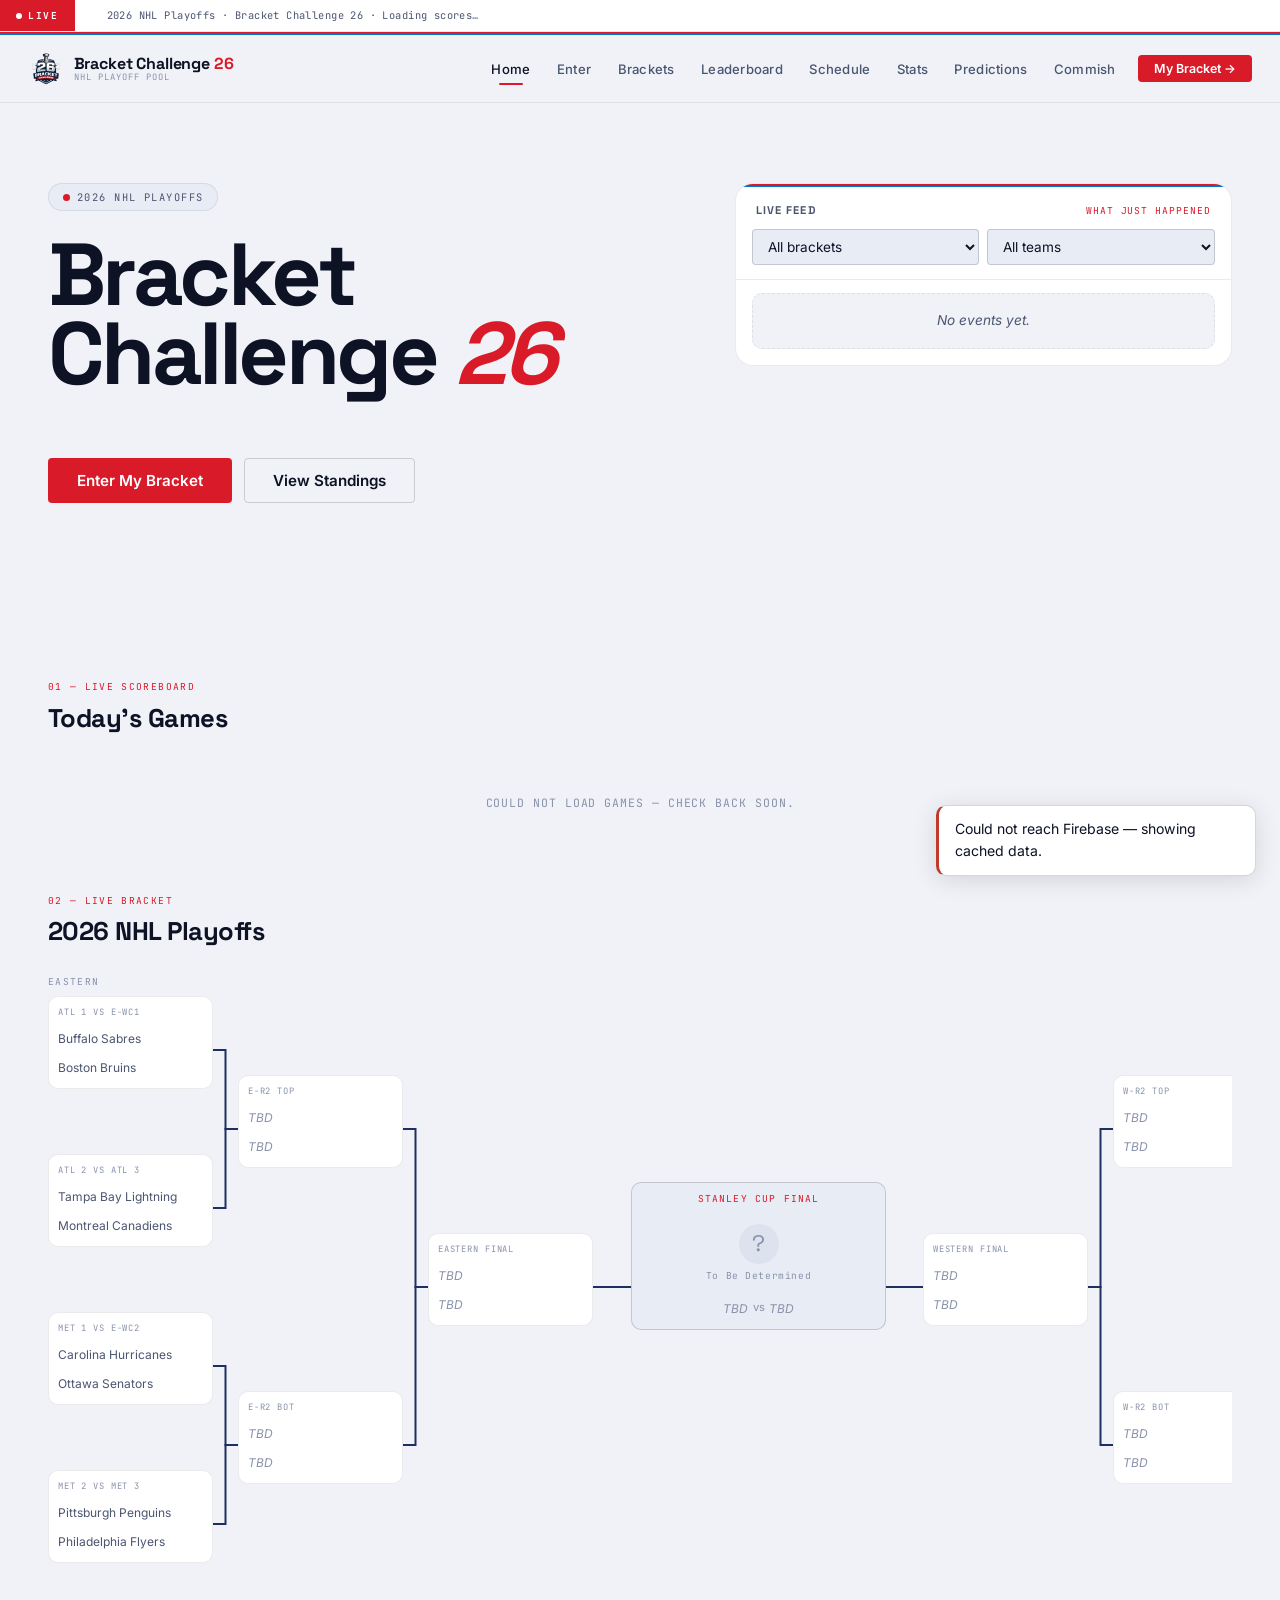
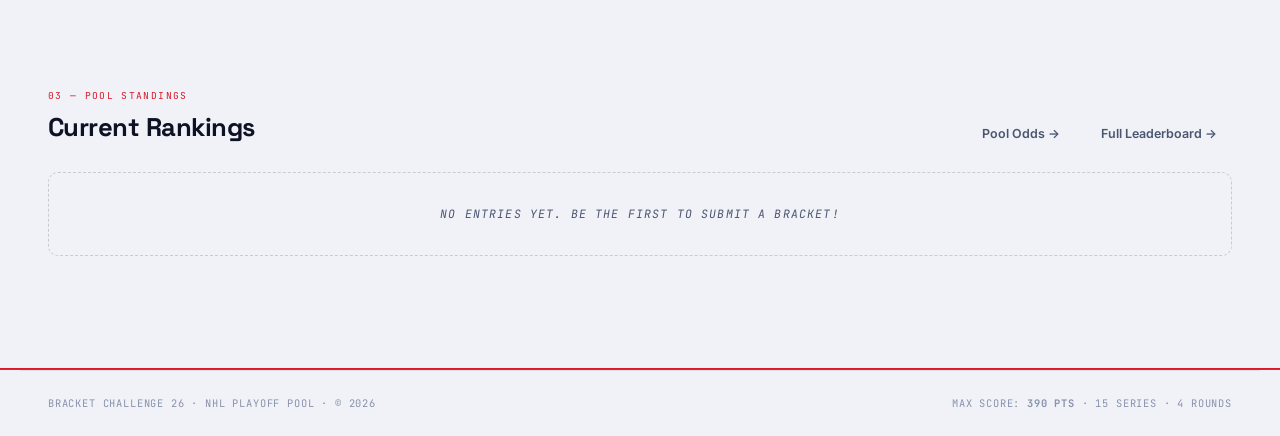
==== commit 0a597689: "Add Live Feed to home hero, replacing Pool Overview The right column of the home hero now shows a Li" ====
--- a/index.html
+++ b/index.html
@@ -75,8 +75,20 @@
           <button class="btn btn-outline btn-lg" data-view="leaderboard">View Standings</button>
         </div>
       </div>
-      <div class="hero-right" id="heroPoolCard">
-        <!-- Populated by renderHeroCard() -->
+      <div class="hero-right home-feed" id="home-feed">
+        <div class="hero-card-hdr">
+          <div class="hero-card-title">Live Feed</div>
+          <div class="hero-card-meta">What just happened</div>
+        </div>
+        <div class="feed-filters">
+          <select id="feed-bracket-filter" class="feed-select" aria-label="Filter by bracket">
+            <option value="">All brackets</option>
+          </select>
+          <select id="feed-team-filter" class="feed-select" aria-label="Filter by team">
+            <option value="">All teams</option>
+          </select>
+        </div>
+        <div class="feed-list" id="feed-list"></div>
       </div>
     </div>
 
@@ -406,6 +418,6 @@
 </div>
 
 <script src="config.js"></script>
-<script src="app.js?v=66"></script>
+<script src="app.js?v=67"></script>
 </body>
 </html>
--- a/style.css
+++ b/style.css
@@ -2664,11 +2664,305 @@
 .stats-acc-table td:first-child { color: var(--text); font-weight: 500; }
 .stats-acc-table tr:last-child td { border-bottom: none; }
 
+/* ── Stats v2 additions ─────────────────────────────────── */
+
+/* Expanded 8-pill pulse */
+.stats-pulse-lg { grid-template-columns: repeat(4, 1fr); }
+.stats-pulse-lg .stats-pill { padding: 0.9rem 1rem; }
+.stats-pulse-lg .stats-pill-val { font-size: 1.5rem; }
+
+/* Tab strip */
+.stats-tabs {
+  display: inline-flex;
+  gap: 0.25rem;
+  background: var(--bg-2);
+  border: 1px solid var(--border);
+  border-radius: 99px;
+  padding: 0.25rem;
+  margin-bottom: 1.5rem;
+}
+.stats-tab {
+  background: transparent;
+  border: none;
+  color: var(--text-2);
+  font-family: var(--font-m);
+  font-size: 0.72rem;
+  font-weight: 700;
+  letter-spacing: 0.08em;
+  text-transform: uppercase;
+  padding: 0.55rem 1.2rem;
+  border-radius: 99px;
+  cursor: pointer;
+  transition: background 0.15s, color 0.15s;
+}
+.stats-tab:hover:not(:disabled) { color: var(--text); }
+.stats-tab.active { background: var(--ice); color: #fff; }
+.stats-tab:disabled { opacity: 0.45; cursor: not-allowed; }
+.stats-tab-pane { display: none; }
+.stats-tab-pane.active { display: block; }
+
+/* Rooting Interest list */
+.stats-root-list { display: flex; flex-direction: column; gap: 0.55rem; }
+.stats-root-row {
+  display: grid;
+  grid-template-columns: 1fr 2fr auto;
+  gap: 0.75rem;
+  align-items: center;
+}
+.stats-root-team {
+  display: flex; align-items: center; gap: 0.5rem; min-width: 0;
+}
+.stats-root-logo { height: 24px; width: 24px; object-fit: contain; flex-shrink: 0; }
+.stats-root-abbr {
+  font-family: var(--font-m); font-size: 0.72rem; font-weight: 700; color: var(--text); flex-shrink: 0;
+}
+.stats-root-name {
+  font-size: 0.78rem; color: var(--text-2);
+  white-space: nowrap; overflow: hidden; text-overflow: ellipsis;
+}
+.stats-root-meta {
+  font-family: var(--font-m); font-size: 0.68rem; font-weight: 600;
+  color: var(--text-3); white-space: nowrap;
+}
+
+/* Consensus & divergence */
+.stats-consensus-grid {
+  display: grid;
+  grid-template-columns: 1fr 1fr;
+  gap: 1.5rem;
+}
+.stats-consensus-col { display: flex; flex-direction: column; gap: 0.55rem; }
+.stats-consensus-hd {
+  font-family: var(--font-m); font-size: 0.6rem; font-weight: 700;
+  letter-spacing: 0.1em; text-transform: uppercase; color: var(--text-3);
+  padding-bottom: 0.5rem; border-bottom: 1px solid var(--border);
+}
+.stats-consensus-row {
+  display: grid; grid-template-columns: auto 1fr; gap: 0.75rem; align-items: center;
+}
+.stats-consensus-lbl {
+  font-family: var(--font-m); font-size: 0.7rem; font-weight: 700;
+  color: var(--text-3); min-width: 2.5rem;
+}
+.stats-consensus-detail {
+  display: flex; align-items: center; gap: 0.4rem;
+  font-size: 0.82rem; color: var(--text);
+}
+.stats-consensus-logo { height: 20px; width: 20px; object-fit: contain; }
+.stats-consensus-min { color: var(--text-3); font-size: 0.72rem; }
+
+/* Leaderboard table */
+.stats-ledger-wrap { overflow-x: auto; }
+.stats-leader-table td { padding: 0.6rem 0.75rem; }
+.stats-leader-row:hover { background: var(--bg-3); }
+.stats-leader-cup {
+  display: inline-flex; align-items: center; gap: 0.35rem;
+  font-family: var(--font-m); font-size: 0.75rem; font-weight: 700;
+}
+.stats-leader-logo { height: 20px; width: 20px; object-fit: contain; }
+.stats-leader-cup-dead { text-decoration: line-through; opacity: 0.5; }
+.stats-row-dim { opacity: 0.55; }
+
+/* Team ledger */
+.stats-ledger-team {
+  display: flex; align-items: center; gap: 0.45rem; white-space: nowrap;
+}
+.stats-ledger-logo { height: 22px; width: 22px; object-fit: contain; }
+.stats-pos { color: var(--green); }
+.stats-neg { color: var(--red); }
+
+/* Series State Board */
+.stats-board-round-hd {
+  font-family: var(--font-m); font-size: 0.62rem; font-weight: 700;
+  letter-spacing: 0.1em; text-transform: uppercase; color: var(--text-3);
+  margin: 1rem 0 0.5rem;
+}
+.stats-board-round-hd:first-child { margin-top: 0; }
+.stats-board-list { display: flex; flex-direction: column; gap: 0.4rem; }
+.stats-board-row {
+  display: grid;
+  grid-template-columns: 2.25rem 1fr auto auto;
+  gap: 0.75rem;
+  align-items: center;
+  padding: 0.55rem 0.75rem;
+  background: var(--bg-2);
+  border: 1px solid var(--border);
+  border-radius: var(--r);
+}
+.stats-board-label {
+  font-family: var(--font-m); font-size: 0.7rem; font-weight: 700; color: var(--text-3);
+}
+.stats-board-matchup {
+  display: flex; align-items: center; gap: 0.4rem;
+  font-family: var(--font-m); font-size: 0.8rem; color: var(--text);
+  flex-wrap: wrap;
+}
+.stats-board-logo { height: 22px; width: 22px; object-fit: contain; }
+.stats-board-score {
+  font-family: var(--font-mono, var(--font-m)); font-size: 0.9rem;
+  font-weight: 700; color: var(--ice);
+  padding: 0 0.35rem;
+}
+.stats-board-gp {
+  font-family: var(--font-m); font-size: 0.68rem; color: var(--text-3);
+  white-space: nowrap;
+}
+.stats-board-badges {
+  display: flex; gap: 0.3rem; align-items: center; flex-wrap: wrap;
+}
+
+/* Notable Games */
+.stats-notable-grid {
+  display: grid; grid-template-columns: repeat(3, 1fr); gap: 0.75rem;
+}
+.stats-notable-card {
+  background: var(--bg-2);
+  border: 1px solid var(--border);
+  border-radius: var(--r);
+  padding: 0.9rem 1rem;
+  display: flex; flex-direction: column; gap: 0.5rem;
+  transition: background 0.15s;
+}
+.stats-notable-card:hover { background: var(--bg-3); }
+.stats-notable-title {
+  font-family: var(--font-m); font-size: 0.6rem; font-weight: 700;
+  letter-spacing: 0.1em; text-transform: uppercase; color: var(--ice);
+}
+.stats-notable-teams { display: flex; flex-direction: column; gap: 0.35rem; }
+.stats-notable-team {
+  display: flex; align-items: center; gap: 0.5rem;
+}
+.stats-notable-logo { height: 22px; width: 22px; object-fit: contain; }
+.stats-notable-score {
+  margin-left: auto;
+  font-family: var(--font-mono, var(--font-m)); font-size: 1.1rem;
+  font-weight: 700; color: var(--text);
+}
+.stats-notable-sub {
+  font-size: 0.7rem; color: var(--text-3);
+  padding-top: 0.4rem; border-top: 1px solid var(--border);
+}
+
+/* Series-card most-picked-length line */
+.stats-sc-length {
+  font-size: 0.7rem; color: var(--text-3);
+  padding-top: 0.4rem; border-top: 1px solid var(--border);
+}
+.stats-sc-length b { color: var(--text); }
+
+@media (max-width: 900px) {
+  .stats-pulse-lg { grid-template-columns: repeat(4, 1fr); }
+  .stats-notable-grid { grid-template-columns: 1fr; }
+  .stats-consensus-grid { grid-template-columns: 1fr; }
+}
 @media (max-width: 760px) {
   .stats-pulse { grid-template-columns: repeat(2, 1fr); }
+  .stats-pulse-lg { grid-template-columns: repeat(2, 1fr); }
+  .stats-root-row { grid-template-columns: 1fr auto; }
+  .stats-root-row .stats-bar-wrap { grid-column: 1 / -1; }
+  .stats-board-row { grid-template-columns: 1fr; }
+  .stats-board-label { display: none; }
 }
 @media (max-width: 500px) {
   .stats-cup-row { grid-template-columns: 1fr 1fr auto; }
   .stats-cup-name { display: none; }
   .stats-series-grid { grid-template-columns: 1fr; }
-}
+  .stats-tabs { display: flex; width: 100%; }
+  .stats-tab { flex: 1; padding: 0.5rem 0.75rem; }
+}
+
+/* ── Live Feed (home page, hero-right slot) ────────────── */
+.home-feed {
+  display: flex;
+  flex-direction: column;
+}
+.home-feed .hero-card-hdr { padding: 1.1rem 1.25rem 0.6rem; }
+
+.feed-filters {
+  display: flex;
+  gap: 0.5rem;
+  padding: 0 1rem 0.85rem;
+  flex-wrap: wrap;
+  border-bottom: 1px solid var(--border);
+}
+.feed-select {
+  background: var(--bg-2);
+  border: 1px solid var(--border-2);
+  border-radius: var(--r);
+  color: var(--text);
+  font-family: var(--font-b);
+  font-size: 0.85rem;
+  padding: 0.5rem 0.7rem;
+  outline: none;
+  cursor: pointer;
+  flex: 1 1 140px;
+  min-width: 0;
+}
+.feed-list {
+  display: flex;
+  flex-direction: column;
+  gap: 0.4rem;
+  max-height: 360px;
+  overflow-y: auto;
+  padding: 0.85rem 1rem 1rem;
+}
+.feed-item {
+  background: var(--bg);
+  border: 1px solid var(--border);
+  border-left: 3px solid var(--text-3);
+  border-radius: var(--r-lg);
+  padding: 0.5rem 0.75rem;
+}
+.feed-item--won { border-left-color: var(--green); }
+.feed-item--missed,
+.feed-item--eliminated,
+.feed-item--games_dead { border-left-color: var(--red); }
+.feed-item-msg {
+  font-family: var(--font-b);
+  font-size: 0.82rem;
+  color: var(--text);
+  line-height: 1.45;
+}
+.feed-item-msg strong {
+  font-family: var(--font-h);
+  font-weight: 700;
+  letter-spacing: -0.01em;
+}
+.feed-item-meta {
+  font-family: var(--font-m);
+  font-size: 0.6rem;
+  color: var(--text-3);
+  margin-top: 0.2rem;
+  letter-spacing: 0.04em;
+  text-transform: uppercase;
+}
+.feed-pts { font-family: var(--font-m); font-weight: 600; font-size: 0.78rem; }
+.feed-pts--pos { color: var(--green); }
+.feed-pts--neg { color: var(--red); }
+.feed-team {
+  display: inline-flex;
+  align-items: center;
+  gap: 0.25rem;
+  vertical-align: -2px;
+}
+.feed-team-logo {
+  width: 16px;
+  height: 16px;
+  object-fit: contain;
+}
+.feed-team b {
+  font-family: var(--font-m);
+  font-weight: 600;
+  font-size: 0.78rem;
+  letter-spacing: 0.02em;
+}
+.feed-empty {
+  color: var(--text-2);
+  font-style: italic;
+  padding: 1rem;
+  text-align: center;
+  background: var(--bg);
+  border: 1px dashed var(--border);
+  border-radius: var(--r-lg);
+  font-size: 0.85rem;
+}
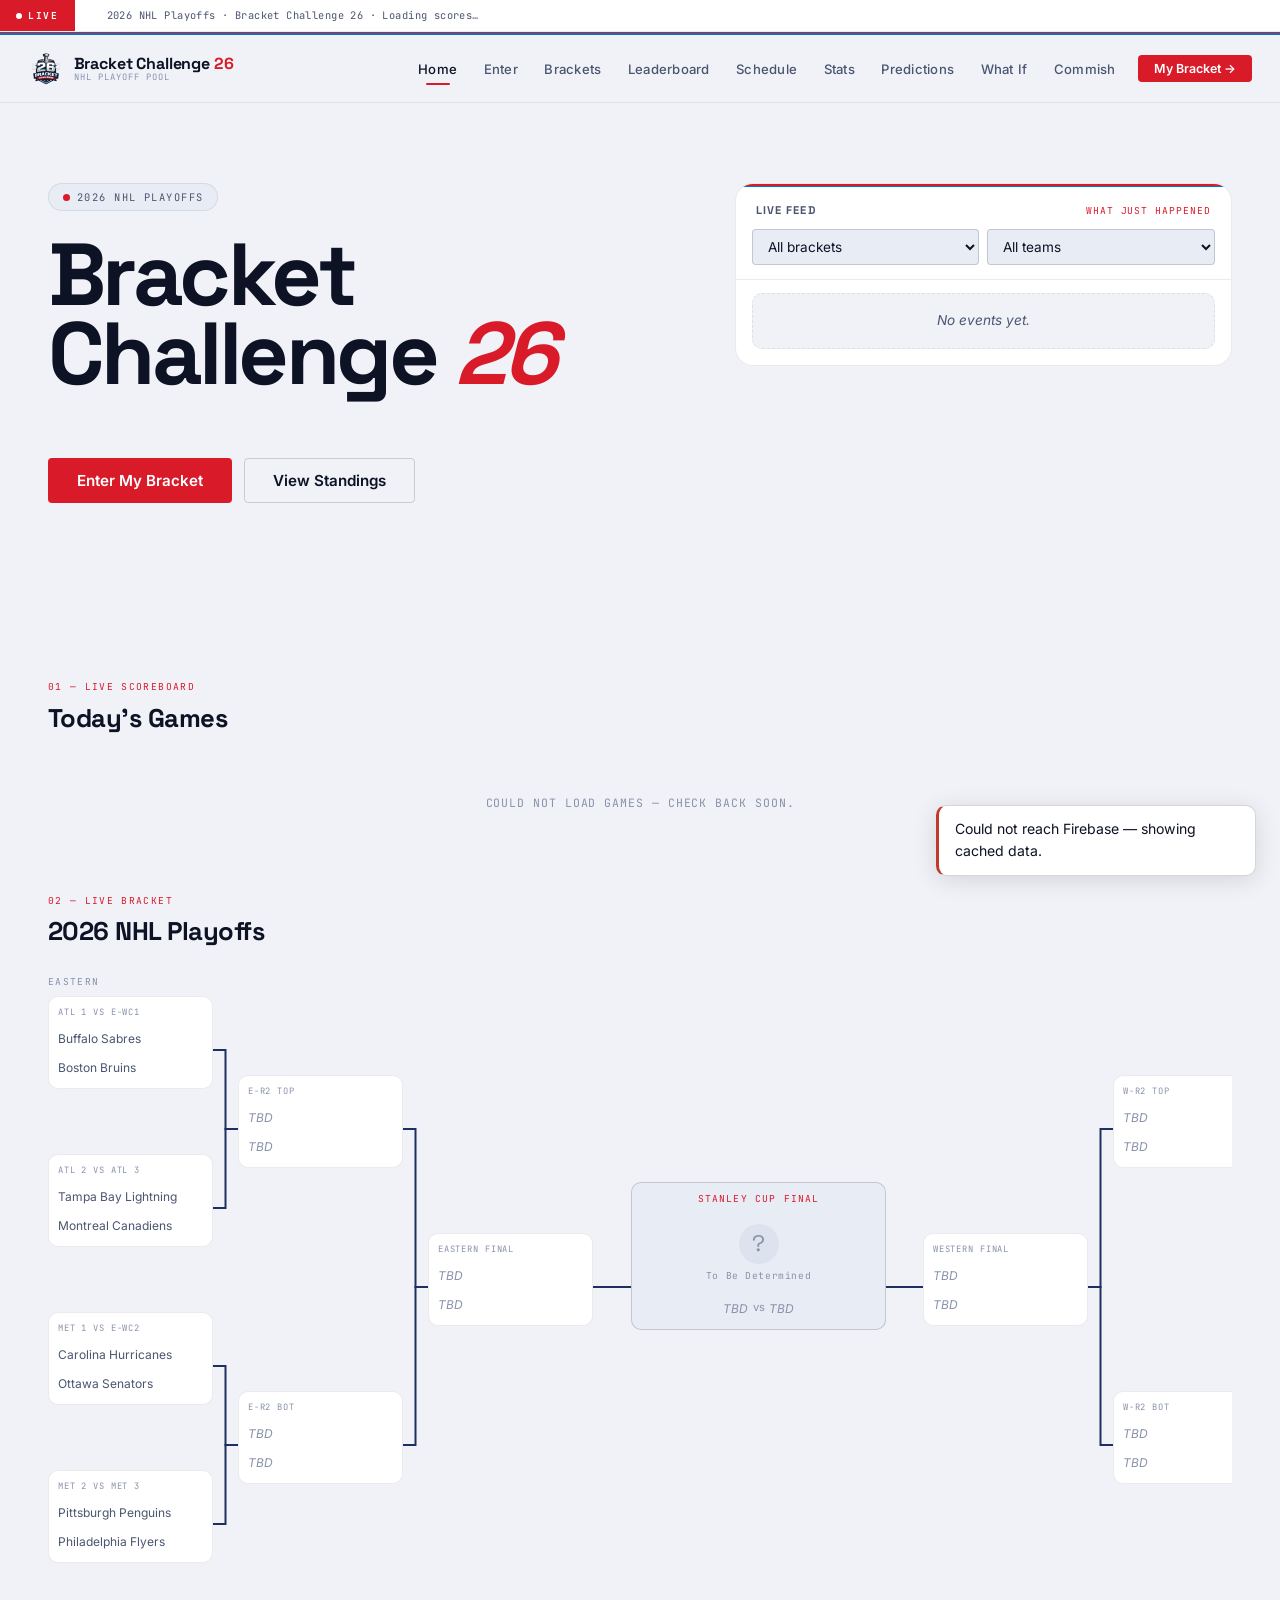
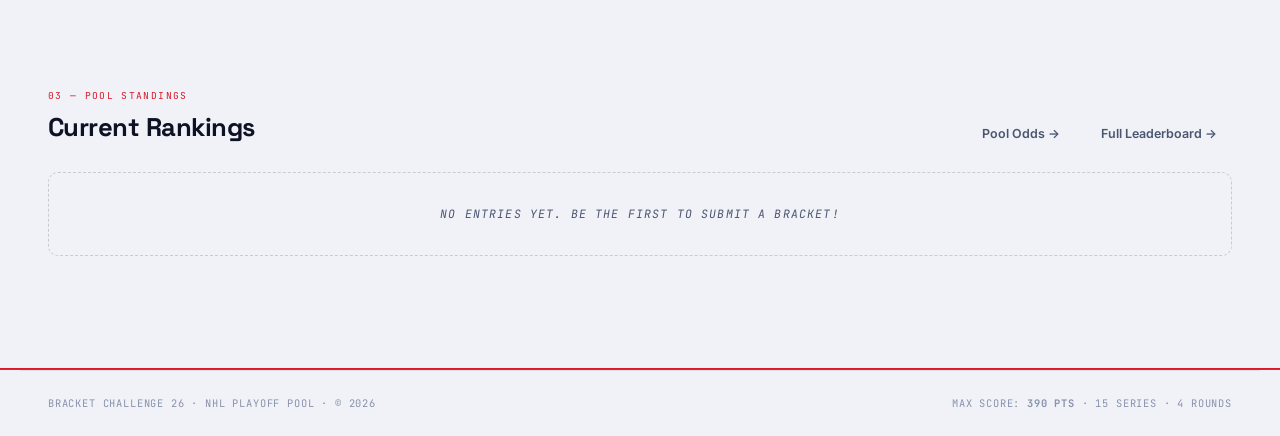
==== commit 12aca522: "Add What If page for hypothetical bracket scenarios Co-Authored-By: Claude Opus 4.7 (1M context) <no" ====
--- a/index.html
+++ b/index.html
@@ -6,7 +6,7 @@
   <title>Bracket Challenge 26 — NHL Playoff Pool</title>
   <link rel="preconnect" href="https://fonts.googleapis.com">
   <link href="https://fonts.googleapis.com/css2?family=Space+Grotesk:wght@400;500;600;700&family=Inter:wght@400;500;600&family=JetBrains+Mono:wght@400;500;700&display=swap" rel="stylesheet">
-  <link rel="stylesheet" href="style.css?v=49">
+  <link rel="stylesheet" href="style.css?v=50">
   <link rel="stylesheet" href="predictions/style.css?v=12">
   <style>
     /* Critical: loading overlay — inlined to avoid cache issues */
@@ -41,6 +41,7 @@
     <button class="nav-btn" data-view="schedule">Schedule</button>
     <button class="nav-btn" data-view="stats">Stats</button>
     <button class="nav-btn" data-view="predictions">Predictions</button>
+    <button class="nav-btn" data-view="whatif">What If</button>
     <button class="nav-btn" data-view="commissioner">Commish</button>
     <button class="nav-cta" data-view="entry">My Bracket →</button>
   </div>
@@ -57,6 +58,7 @@
   <button class="nav-btn" data-view="schedule">Schedule</button>
   <button class="nav-btn" data-view="stats">Stats</button>
   <button class="nav-btn" data-view="predictions">Predictions</button>
+  <button class="nav-btn" data-view="whatif">What If</button>
   <button class="nav-btn" data-view="commissioner">Commissioner</button>
 </div>
 
@@ -391,6 +393,72 @@
     <div id="statsContent"><div class="scores-loading">Loading stats…</div></div>
   </section>
 
+  <!-- ════════════════════════════ WHAT IF ═════════════════════════════ -->
+  <section class="view" id="view-whatif">
+    <div class="view-hdr">
+      <div class="view-hdr-left">
+        <div class="view-kicker">Scenario Explorer · 5,000 sims</div>
+        <h2 class="view-title">What If</h2>
+      </div>
+    </div>
+    <p class="view-sub" style="margin-bottom:1.25rem;color:var(--text-2)">
+      Fill in a hypothetical bracket — see what the standings would look like and how likely the scenario is.
+    </p>
+
+    <div class="whatif-toolbar">
+      <div class="whatif-mode" role="tablist" aria-label="Starting state">
+        <button class="whatif-mode-btn active" data-mode="scratch" role="tab">From scratch</button>
+        <button class="whatif-mode-btn" data-mode="current" role="tab">From current state</button>
+      </div>
+      <button class="btn btn-sm btn-ghost" id="whatIfResetBtn">↺ Reset</button>
+    </div>
+
+    <div class="whatif-stats" id="whatIfStatsTop">
+      <div class="whatif-stat">
+        <div class="whatif-stat-val" id="whatIfProbVal">—</div>
+        <div class="whatif-stat-lbl">Scenario probability</div>
+        <div class="whatif-stat-sub" id="whatIfProbSub">Make picks to compute</div>
+      </div>
+      <div class="whatif-stat">
+        <div class="whatif-stat-val" id="whatIfPicksVal">0 / 15</div>
+        <div class="whatif-stat-lbl">Series filled</div>
+        <div class="whatif-stat-sub" id="whatIfPicksSub">Pick winners + game lengths</div>
+      </div>
+    </div>
+
+    <div class="sec">
+      <div class="sec-hdr">
+        <div>
+          <div class="sec-num">01 — Hypothetical Bracket</div>
+          <div class="sec-title">Your scenario</div>
+        </div>
+      </div>
+      <div class="bracket-scroll-wrap">
+        <div class="bracket-canvas" id="whatIfCanvas"></div>
+      </div>
+    </div>
+
+    <div class="sec">
+      <div class="sec-hdr">
+        <div>
+          <div class="sec-num">02 — If This Happened…</div>
+          <div class="sec-title">Pool standings</div>
+        </div>
+      </div>
+      <div id="whatIfStandings"><div class="empty-state">Pick at least one series to see how standings change.</div></div>
+    </div>
+
+    <div class="sec">
+      <div class="sec-hdr">
+        <div>
+          <div class="sec-num">03 — Pick the Series</div>
+          <div class="sec-title">Build your scenario</div>
+        </div>
+      </div>
+      <div id="whatIfRounds"></div>
+    </div>
+  </section>
+
 </main>
 
 <div class="rink-line thin"></div>
@@ -418,6 +486,6 @@
 </div>
 
 <script src="config.js"></script>
-<script src="app.js?v=67"></script>
+<script src="app.js?v=68"></script>
 </body>
 </html>
--- a/style.css
+++ b/style.css
@@ -2966,3 +2966,81 @@
   border-radius: var(--r-lg);
   font-size: 0.85rem;
 }
+
+/* ── What If page ──────────────────────────────────────────── */
+.whatif-toolbar {
+  display: flex;
+  align-items: center;
+  justify-content: space-between;
+  flex-wrap: wrap;
+  gap: 0.75rem;
+  margin-bottom: 1.25rem;
+}
+.whatif-mode {
+  display: inline-flex;
+  gap: 0.25rem;
+  background: var(--bg-2);
+  border: 1px solid var(--border);
+  border-radius: 99px;
+  padding: 0.25rem;
+}
+.whatif-mode-btn {
+  background: transparent;
+  border: none;
+  color: var(--text-2);
+  font-family: var(--font-m);
+  font-size: 0.72rem;
+  font-weight: 700;
+  letter-spacing: 0.08em;
+  text-transform: uppercase;
+  padding: 0.55rem 1.1rem;
+  border-radius: 99px;
+  cursor: pointer;
+  transition: background 0.15s, color 0.15s;
+}
+.whatif-mode-btn:hover:not(.active) { color: var(--text); }
+.whatif-mode-btn.active { background: var(--ice); color: #fff; }
+
+.whatif-stats {
+  display: grid;
+  grid-template-columns: repeat(2, 1fr);
+  gap: 0;
+  background: var(--bg-2);
+  border: 1px solid var(--border);
+  border-radius: var(--r-lg);
+  margin-bottom: 1.5rem;
+  overflow: hidden;
+}
+.whatif-stat {
+  padding: 1.1rem 1.25rem;
+  border-right: 1px solid var(--border);
+}
+.whatif-stat:last-child { border-right: none; }
+.whatif-stat-val {
+  font-family: var(--font-m);
+  font-size: 1.85rem;
+  font-weight: 700;
+  color: var(--text);
+  line-height: 1.1;
+}
+.whatif-stat-lbl {
+  font-family: var(--font-m);
+  font-size: 0.7rem;
+  font-weight: 700;
+  letter-spacing: 0.1em;
+  text-transform: uppercase;
+  color: var(--text-2);
+  margin-top: 0.45rem;
+}
+.whatif-stat-sub {
+  font-size: 0.78rem;
+  color: var(--text-3);
+  margin-top: 0.25rem;
+}
+
+@media (max-width: 700px) {
+  .whatif-stats { grid-template-columns: 1fr; }
+  .whatif-stat { border-right: none; border-bottom: 1px solid var(--border); }
+  .whatif-stat:last-child { border-bottom: none; }
+  .whatif-mode-btn { padding: 0.5rem 0.8rem; font-size: 0.68rem; }
+}
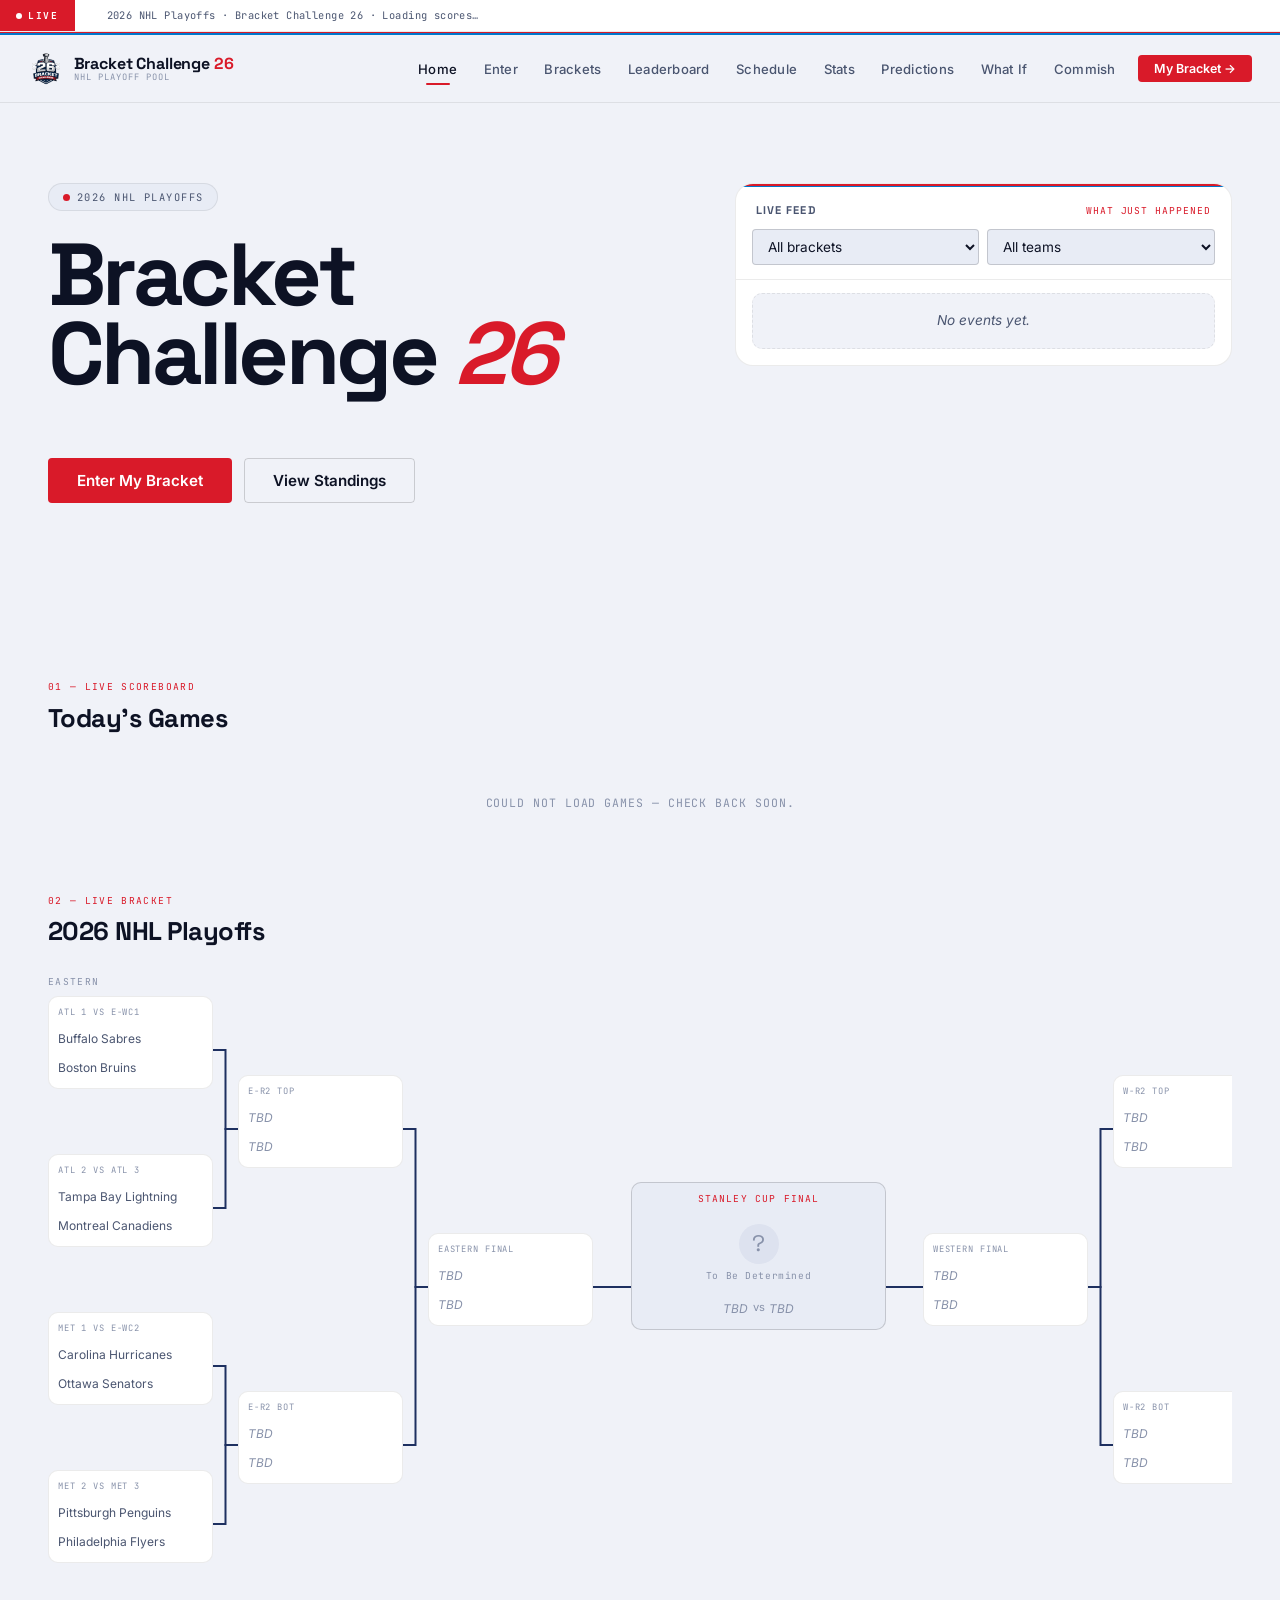
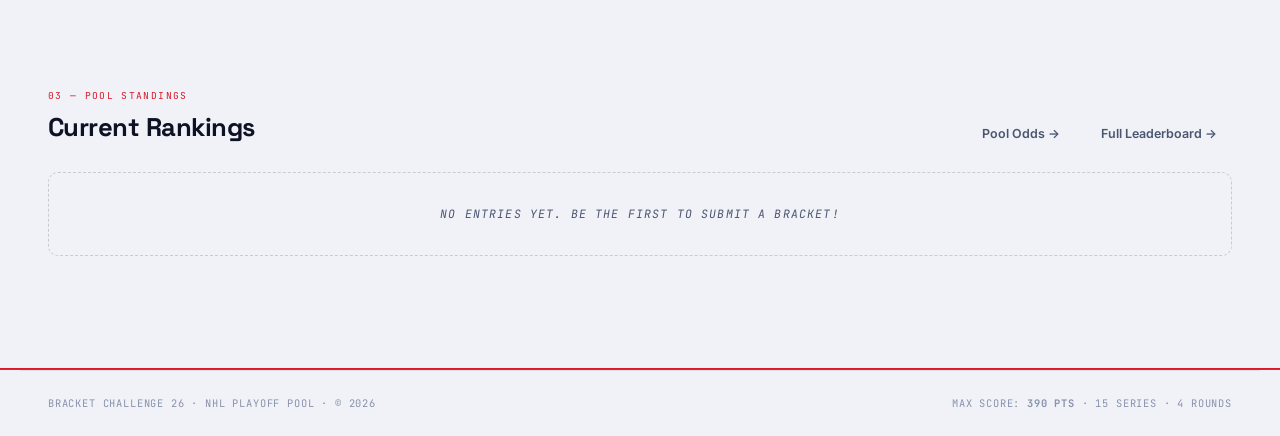
==== commit e8706e24: "Add Pool Points by Series chart to stats page New section on the stats page (Pool tab) renders a div" ====
--- a/index.html
+++ b/index.html
@@ -6,7 +6,7 @@
   <title>Bracket Challenge 26 — NHL Playoff Pool</title>
   <link rel="preconnect" href="https://fonts.googleapis.com">
   <link href="https://fonts.googleapis.com/css2?family=Space+Grotesk:wght@400;500;600;700&family=Inter:wght@400;500;600&family=JetBrains+Mono:wght@400;500;700&display=swap" rel="stylesheet">
-  <link rel="stylesheet" href="style.css?v=50">
+  <link rel="stylesheet" href="style.css?v=54">
   <link rel="stylesheet" href="predictions/style.css?v=12">
   <style>
     /* Critical: loading overlay — inlined to avoid cache issues */
@@ -402,7 +402,7 @@
       </div>
     </div>
     <p class="view-sub" style="margin-bottom:1.25rem;color:var(--text-2)">
-      Fill in a hypothetical bracket — see what the standings would look like and how likely the scenario is.
+      Click any series in the bracket to pick a winner — see how standings would shift and how likely the scenario is.
     </p>
 
     <div class="whatif-toolbar">
@@ -430,7 +430,7 @@
       <div class="sec-hdr">
         <div>
           <div class="sec-num">01 — Hypothetical Bracket</div>
-          <div class="sec-title">Your scenario</div>
+          <div class="sec-title">Click any series to pick a winner</div>
         </div>
       </div>
       <div class="bracket-scroll-wrap">
@@ -446,16 +446,6 @@
         </div>
       </div>
       <div id="whatIfStandings"><div class="empty-state">Pick at least one series to see how standings change.</div></div>
-    </div>
-
-    <div class="sec">
-      <div class="sec-hdr">
-        <div>
-          <div class="sec-num">03 — Pick the Series</div>
-          <div class="sec-title">Build your scenario</div>
-        </div>
-      </div>
-      <div id="whatIfRounds"></div>
     </div>
   </section>
 
@@ -486,6 +476,6 @@
 </div>
 
 <script src="config.js"></script>
-<script src="app.js?v=68"></script>
+<script src="app.js?v=73"></script>
 </body>
 </html>
--- a/style.css
+++ b/style.css
@@ -265,7 +265,16 @@
   border-bottom: 1px solid var(--border);
   padding: 0.5rem;
 }
-.mobile-menu.open { display: flex; }
+.mobile-menu.open {
+  display: flex;
+  position: fixed;
+  top: var(--nav-h);
+  left: 0;
+  right: 0;
+  z-index: 199;
+  max-height: calc(100vh - var(--nav-h));
+  overflow-y: auto;
+}
 .mobile-menu .nav-btn { text-align: left; padding: 0.6rem 1rem; }
 
 /* ── Views ────────────────────────────────────────────────── */
@@ -2326,6 +2335,16 @@
   .nav-cta   { display: none; }
   .nav-hamburger { display: flex; }
 
+  .navbar {
+    position: fixed;
+    top: 0;
+    left: 0;
+    right: 0;
+    width: 100%;
+  }
+  body { padding-top: var(--nav-h); }
+  .ticker, .rink-line { display: none; }
+
   .view { padding: 1.5rem 1rem 3rem; }
   .view-title { font-size: clamp(1.5rem, 7vw, 2rem); }
 }
@@ -2333,7 +2352,6 @@
 @media (max-width: 600px) {
   .entry-series-grid, .series-grid { grid-template-columns: 1fr; }
   .matchup-grid, .tg-grid, .tg-grid-wide { grid-template-columns: 1fr; }
-  .ticker { display: none; }
 }
 
 /* ── Series modal mobile ──────────────────────────────────── */
@@ -2850,6 +2868,121 @@
 }
 .stats-sc-length b { color: var(--text); }
 
+/* Team Impact (pool points won/lost per team) */
+.stats-impact-legend {
+  display: flex; flex-wrap: wrap; gap: 0.35rem 1.25rem;
+  margin-bottom: 0.9rem;
+  font-size: 0.7rem; color: var(--text-2);
+}
+.stats-impact-legend-item { display: inline-flex; align-items: center; gap: 0.45rem; }
+.stats-impact-swatch {
+  width: 10px; height: 10px; border-radius: 2px; display: inline-block;
+}
+.stats-impact-head {
+  display: grid;
+  grid-template-columns: minmax(220px, 2fr) 1fr 1fr 72px;
+  gap: 0.5rem 0.75rem;
+  padding: 0 0.4rem 0.55rem;
+  border-bottom: 1px solid var(--border);
+  margin-bottom: 0.6rem;
+  font-family: var(--font-m);
+  font-size: 0.62rem;
+  font-weight: 700;
+  letter-spacing: 0.1em;
+  text-transform: uppercase;
+  color: var(--text-3);
+}
+.stats-impact-head-cell { white-space: nowrap; }
+.stats-impact-head-lost,
+.stats-impact-head-won  { text-align: right; }
+.stats-impact-head-net  { text-align: center; }
+
+.stats-impact-list { display: flex; flex-direction: column; gap: 0.55rem; }
+.stats-impact-row {
+  display: grid;
+  grid-template-columns: minmax(220px, 2fr) 1fr 1fr 72px;
+  align-items: center;
+  gap: 0.5rem 0.75rem;
+  transition: background 0.15s;
+  border-radius: var(--r);
+  padding: 0.25rem 0.4rem;
+}
+.stats-impact-row[data-series-id]:hover { background: var(--bg-2); }
+.stats-impact-series {
+  display: flex; align-items: center; gap: 0.5rem; min-width: 0; flex-wrap: wrap;
+}
+.stats-impact-sid {
+  font-family: var(--font-m);
+  font-size: 0.62rem;
+  font-weight: 700;
+  letter-spacing: 0.06em;
+  color: var(--text-3);
+  background: var(--bg-3);
+  padding: 0.2rem 0.45rem;
+  border-radius: 4px;
+  flex-shrink: 0;
+}
+.stats-impact-matchup {
+  display: inline-flex; align-items: center; gap: 0.35rem;
+  flex-shrink: 0;
+}
+.stats-impact-vs {
+  font-size: 0.65rem; color: var(--text-3); font-weight: 500;
+}
+.stats-impact-logo { height: 20px; width: 20px; object-fit: contain; flex-shrink: 0; }
+.stats-impact-abbr {
+  font-family: var(--font-m);
+  font-size: 0.72rem;
+  font-weight: 700;
+  color: var(--text-2);
+  flex-shrink: 0;
+}
+.stats-impact-winner { color: var(--text); }
+.stats-impact-result {
+  font-family: var(--font-m);
+  font-size: 0.66rem;
+  font-weight: 600;
+  color: var(--ice);
+  white-space: nowrap;
+}
+.stats-impact-side {
+  display: flex; align-items: center; gap: 0.5rem; min-width: 0;
+}
+.stats-impact-lost { flex-direction: row-reverse; }
+.stats-impact-bar {
+  flex: 1; height: 8px;
+  background: var(--bg-3);
+  border-radius: 4px;
+  overflow: hidden;
+  display: flex;
+}
+.stats-impact-lost .stats-impact-bar { justify-content: flex-end; }
+.stats-impact-fill {
+  height: 100%; border-radius: 4px; min-width: 2px;
+  transition: width 0.3s ease;
+  display: block;
+}
+.stats-impact-fill-won  { background: var(--green); }
+.stats-impact-fill-lost { background: var(--red); }
+.stats-impact-val {
+  font-family: var(--font-m);
+  font-size: 0.74rem;
+  font-weight: 700;
+  min-width: 38px;
+  text-align: center;
+  flex-shrink: 0;
+}
+.stats-impact-net {
+  font-family: var(--font-m);
+  font-size: 0.82rem;
+  font-weight: 700;
+  text-align: center;
+  white-space: nowrap;
+  align-self: center;
+}
+.stats-impact-out { opacity: 0.55; }
+.stats-impact-out .stats-impact-name { text-decoration: line-through; }
+
 @media (max-width: 900px) {
   .stats-pulse-lg { grid-template-columns: repeat(4, 1fr); }
   .stats-notable-grid { grid-template-columns: 1fr; }
@@ -2863,12 +2996,27 @@
   .stats-board-row { grid-template-columns: 1fr; }
   .stats-board-label { display: none; }
 }
+@media (max-width: 760px) {
+  .stats-impact-head { display: none; }
+  .stats-impact-row {
+    grid-template-columns: 1fr 1fr 72px;
+    grid-template-areas:
+      "series series net"
+      "lost   won    net";
+    gap: 0.35rem 0.6rem;
+  }
+  .stats-impact-series { grid-area: series; }
+  .stats-impact-lost   { grid-area: lost; }
+  .stats-impact-won    { grid-area: won; }
+  .stats-impact-net    { grid-area: net; align-self: center; }
+}
 @media (max-width: 500px) {
   .stats-cup-row { grid-template-columns: 1fr 1fr auto; }
   .stats-cup-name { display: none; }
   .stats-series-grid { grid-template-columns: 1fr; }
   .stats-tabs { display: flex; width: 100%; }
   .stats-tab { flex: 1; padding: 0.5rem 0.75rem; }
+  .stats-impact-result { display: none; }
 }
 
 /* ── Live Feed (home page, hero-right slot) ────────────── */
@@ -3044,3 +3192,36 @@
   .whatif-stat:last-child { border-bottom: none; }
   .whatif-mode-btn { padding: 0.5rem 0.8rem; font-size: 0.68rem; }
 }
+
+.wif-modal-hdr { margin-bottom: 0.85rem; }
+.wif-modal-kicker {
+  font-family: var(--font-m);
+  font-size: 0.68rem;
+  font-weight: 700;
+  letter-spacing: 0.1em;
+  text-transform: uppercase;
+  color: var(--accent);
+}
+.wif-modal-title {
+  font-family: var(--font-h);
+  font-size: 1.45rem;
+  font-weight: 700;
+  color: var(--text);
+  margin-top: 0.2rem;
+}
+.wif-modal-hint {
+  background: var(--bg);
+  border: 1px dashed var(--border);
+  border-radius: var(--r-md);
+  padding: 0.65rem 0.85rem;
+  font-size: 0.85rem;
+  color: var(--text-2);
+  margin-bottom: 0.75rem;
+}
+.wif-modal-card { margin: 0; }
+.wif-modal-clear {
+  margin-top: 0.85rem;
+  width: 100%;
+}
+.bk-box { transition: box-shadow 0.15s, transform 0.15s; }
+.bk-box[style*="cursor: pointer"]:hover { box-shadow: 0 0 0 2px var(--accent); }
